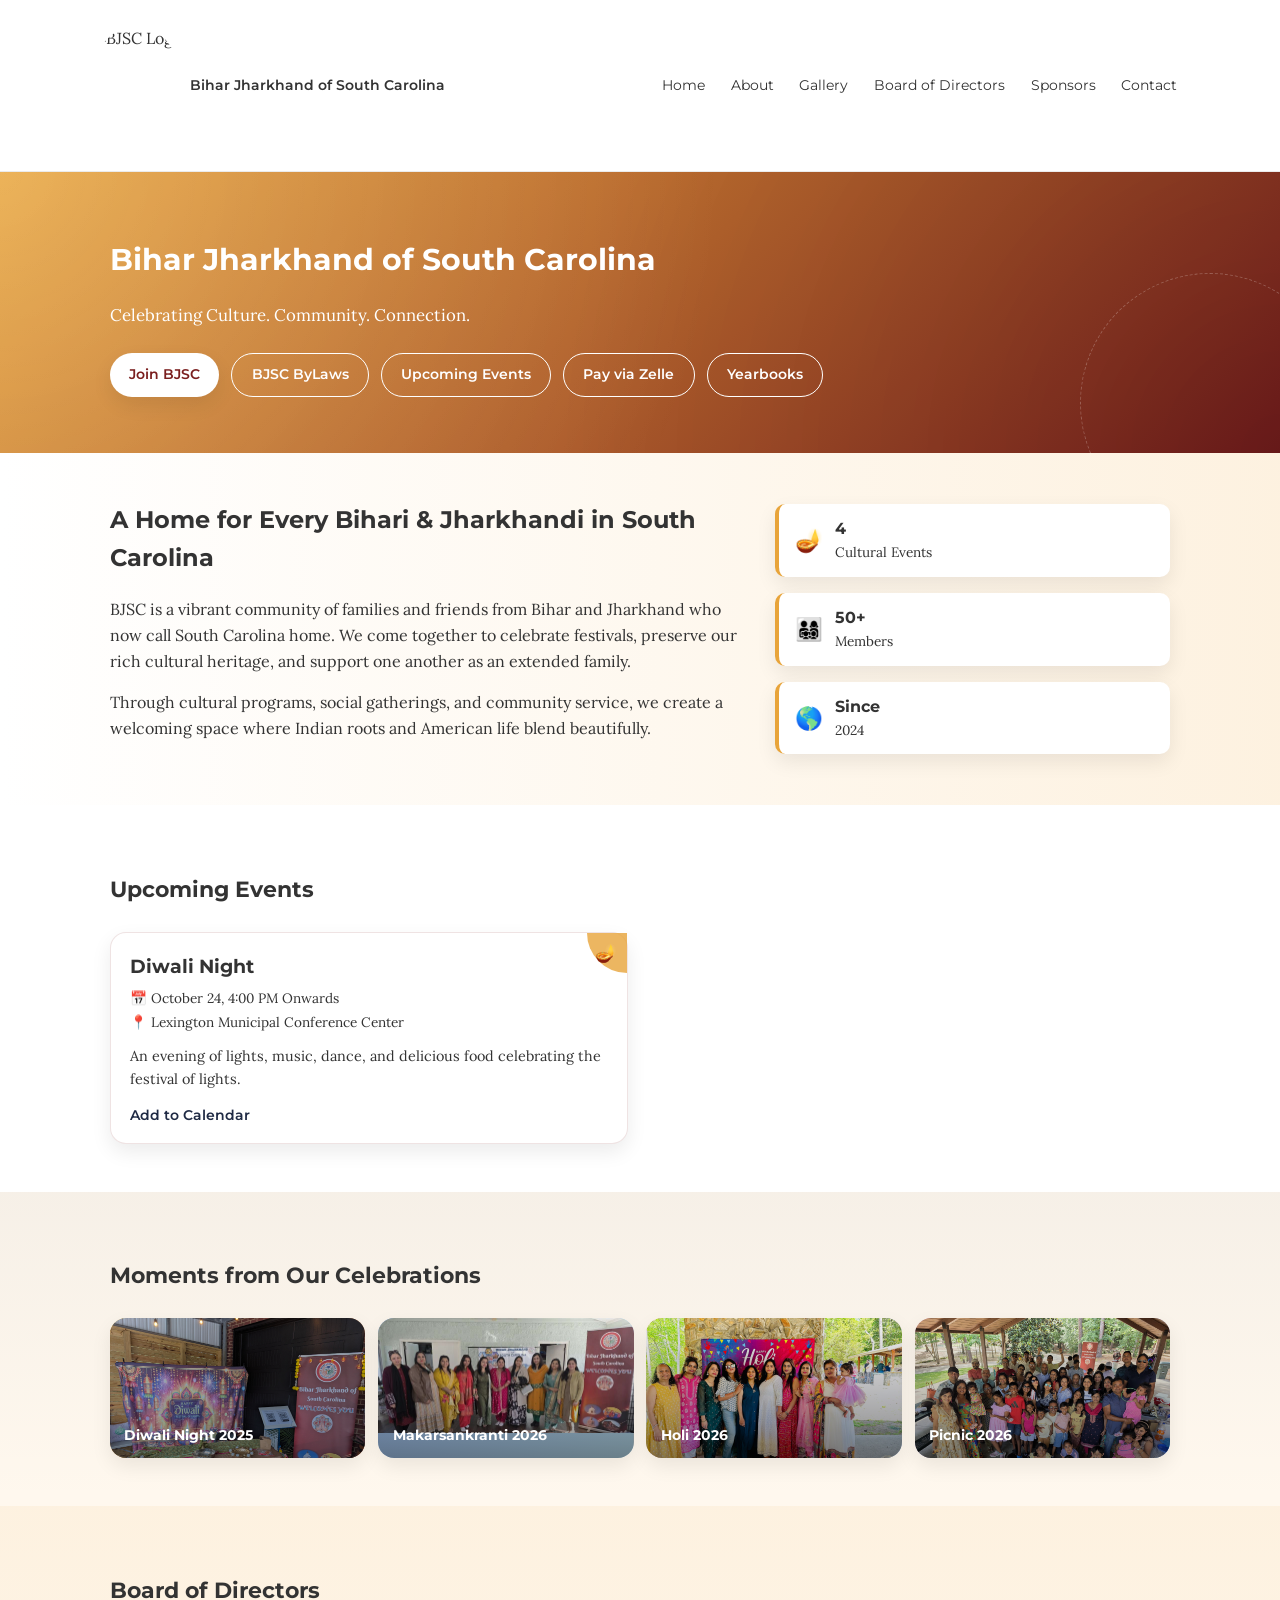
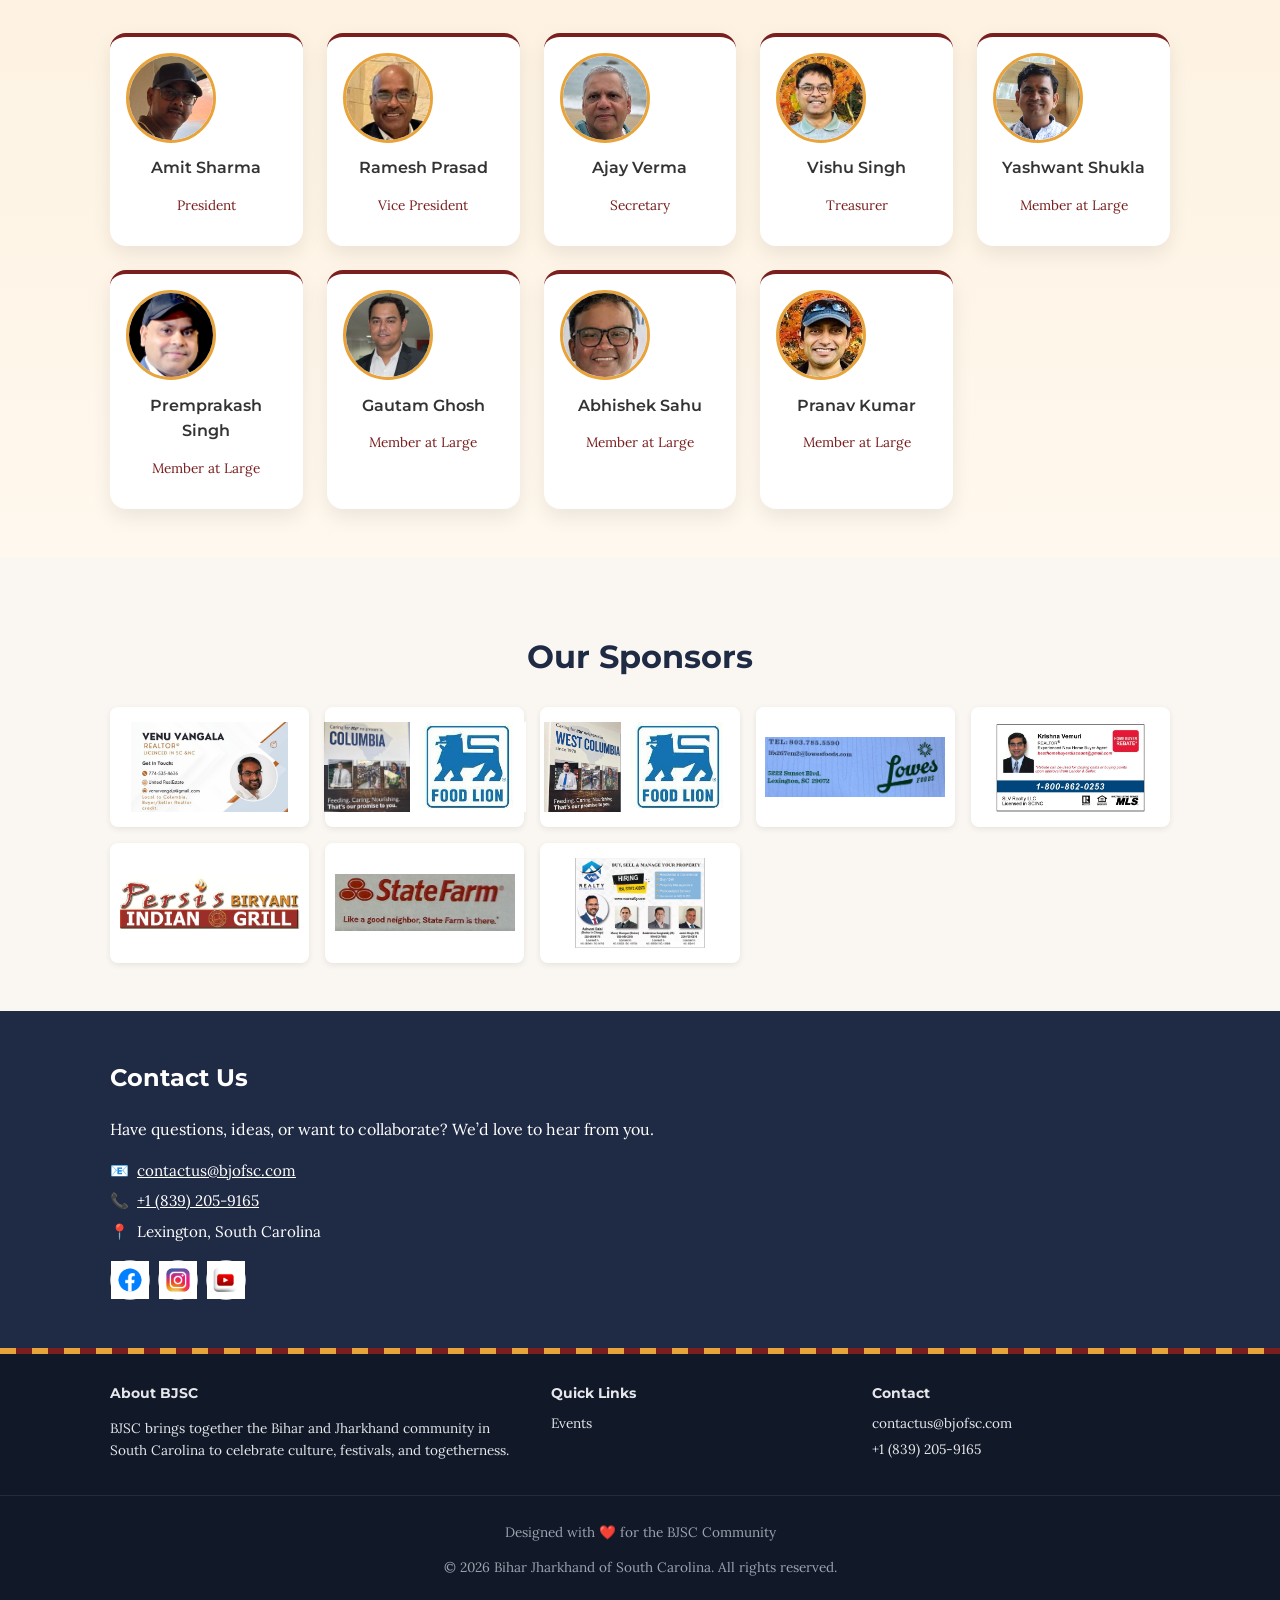
==== index.html @ e6d93fb9 "Added Yearbook Added Yearbook 2025 and future one will be easy to add." ====
<!DOCTYPE html>
<html lang="en">
<head>
  <meta charset="UTF-8" />
  <title>Bihar Jharkhand of South Carolina (BJSC)</title>
  <!-- Favicon / Page Title Icon -->
  <link rel="icon" type="image/png" href="assets/images/bjsc-logo.png" />
  <link rel="apple-touch-icon" href="assets/images/bjsc-logo.png" />
  <meta name="viewport" content="width=device-width, initial-scale=1" />
  <meta name="description" content="Bihar Jharkhand of South Carolina - Celebrating Culture, Community, and Connection." />
  <link rel="stylesheet" href="./styles/style.css" />
  <link rel="preconnect" href="https://fonts.googleapis.com">
  <link rel="preconnect" href="https://fonts.gstatic.com" crossorigin>
  <link href="https://fonts.googleapis.com/css2?family=Montserrat:wght@400;600;700&family=Lora:wght@400;500&display=swap" rel="stylesheet">
</head>
<body>
  <!-- Header / Nav -->
  <header class="site-header">
    <div class="container header-inner">
      <div class="logo">
        <!-- Replace with actual logo image if you have one -->
        <img src="assets/images/bjsc-logo.png" alt="BJSC Logo" class="logo-img">
        <span class="logo-text">Bihar Jharkhand of South Carolina</span>
      </div>
      <nav class="nav">
        <button class="nav-toggle" aria-label="Toggle navigation">
          ☰
        </button>
        <ul class="nav-links">
          <li><a href="#home">Home</a></li>
          <li><a href="#about">About</a></li>
          <!--<li><a href="#events">Events</a></li>-->
          <li><a href="#gallery">Gallery</a></li>
		  <li><a href="#board">Board of Directors</a></li>
		  <li><a href="#sponsor">Sponsors</a></li>
          <li><a href="#contact">Contact</a></li>
        </ul>
      </nav>
    </div>
  </header>

  <!-- Hero -->
  <main id="home">
    <section class="hero">
      <div class="hero-overlay"></div>
      <div class="container hero-content">
        <h1>Bihar Jharkhand of South Carolina</h1>
        <p class="hero-subtitle">Celebrating Culture. Community. Connection.</p>
        <div class="hero-buttons">
          <a href="https://forms.gle/aZAygiygcMU9hm677" class="btn btn-primary" target="_blank">Join BJSC</a>
		  <a href="./pages/BJSCByLaws.html" class="btn btn-secondary" target="_blank">BJSC ByLaws</a>
          <a href="#events" class="btn btn-secondary">Upcoming Events</a>
          <a href="./pages/payments.html" class="btn btn-secondary">Pay via Zelle</a>
		  <a href="./pages/yearbooks.html" class="btn btn-secondary">Yearbooks</a>
        </div>
      </div>
      <div class="hero-mandala"></div>
    </section>

    <!-- Who We Are -->
    <section id="about" class="section about">
      <div class="container about-grid">
        <div class="about-text">
          <h2>A Home for Every Bihari &amp; Jharkhandi in South Carolina</h2>
          <p>
            BJSC is a vibrant community of families and friends from Bihar and Jharkhand
            who now call South Carolina home. We come together to celebrate festivals,
            preserve our rich cultural heritage, and support one another as an extended family.
          </p>
          <p>
            Through cultural programs, social gatherings, and community service, we create
            a welcoming space where Indian roots and American life blend beautifully.
          </p>
        </div>
        <div class="about-stats">
          <div class="stat-card">
            <span class="stat-icon">🪔</span>
            <div>
              <div class="stat-number">4</div>
              <div class="stat-label">Cultural Events</div>
            </div>
          </div>
          <div class="stat-card">
            <span class="stat-icon">👨‍👩‍👧‍👦</span>
            <div>
              <div class="stat-number">50+</div>
              <div class="stat-label">Members</div>
            </div>
          </div>
          <div class="stat-card">
            <span class="stat-icon">🌎</span>
            <div>
              <div class="stat-number">Since</div>
              <div class="stat-label">2024</div>
            </div>
          </div>
        </div>
      </div>
    </section>

    <!-- Events -->
    <section id="events" class="section events">
      <div class="container">
        <h2 class="section-title">Upcoming Events</h2>
        <div class="event-list">
          <!-- Event Card 1 -->
          <!--<article class="event-card">
            <div class="event-corner"></div>
            <div class="event-icon">☀️</div>
            <h3>Picnic 2026</h3>
            <p class="event-meta">📅 June 20 • 12:00 PM</p>
            <p class="event-meta"><a href="https://maps.app.goo.gl/7ESgHcCoATGV9ZEaA" target="_blank">📍 Picnic Shelter 5&6, Dreher Island State Park,3677 State Park Rd, Prosperity, SC 29127</a></p>
            <p class="event-desc">
              Details will be available soon.
            </p>
            <div class="event-actions">
              <a href="./pages/BJSCByLaws.html" target="_blank" class="btn btn-outline">View Details</a>
              <a href="https://calendar.app.google/Na4JMnwgTMqcYW2n8" class="btn btn-link" target="_blank">Add to Calendar</a>
            </div>
          </article>-->

          <!-- Event Card 2 (example) -->
          <article class="event-card">
            <div class="event-corner"></div>
            <div class="event-icon">🪔</div>
            <h3>Diwali Night</h3>
            <p class="event-meta">📅 October 24, 4:00 PM Onwards</p>
            <p class="event-meta"><a href="https://maps.app.goo.gl/SxP6GuJcssN93o7o7" target="_blank">📍 Lexington Municipal Conference Center</a></p>
            <p class="event-desc">
              An evening of lights, music, dance, and delicious food celebrating the festival of lights.
            </p>
            <div class="event-actions">
              <!--<a href="./pages/diwali2026.html" class="btn btn-outline">View Details</a>-->
              <a href="https://calendar.app.google/3Fkq1YqY8whcJ6WA6" class="btn btn-link" target="_blank">Add to Calendar</a>
            </div>
          </article>
        </div>
      </div>
    </section>

    <!-- Gallery Preview -->
    <section id="gallery" class="section gallery">
      <div class="container">
        <h2 class="section-title">Moments from Our Celebrations</h2>
        <div class="gallery-grid">
          <div class="gallery-item gallery-item-1">
            <a href="https://photos.app.goo.gl/gGAKmYZsdRKqpMtw5" target="_blank">
			<img src="assets/images/Diwali.jpg" alt="Diwali2025">
			<h3><span class="gallery-label">Diwali Night 2025</span></h3></a>
          </div>
          <div class="gallery-item gallery-item-2">
            <a href="https://photos.app.goo.gl/V6F18N3WU1HFC1Nx9" target="_blank">
			<img src="assets/images/Makar2026.jpeg" alt="Makar2026">
			<h3><span class="gallery-label">Makarsankranti 2026</span></h3></a>
          </div>
          <div class="gallery-item gallery-item-3">
            <a href="https://photos.app.goo.gl/dQ4SFJug5rbbu7fq9" target="_blank">
			<img src="assets/images/Holi.jpg" alt="Holi2026">
			<h3><span class="gallery-label">Holi 2026</span></h3></a>
          </div>
		  <div class="gallery-item gallery-item-3">
            <a href="https://photos.app.goo.gl/3juSCuDyPjJU9hCi7" target="_blank">
			<img src="assets/images/Picnic2026.jpg" alt="Picnic2026">
			<h3><span class="gallery-label">Picnic 2026</span></h3></a>
          </div>
        </div>
      </div>
    </section>

	<!-- Board of Director -->
    <!-- Board of Directors -->
<section id="board" class="section board">
  <div class="container">
    <h2 class="section-title">Board of Directors</h2>

    <div class="board-grid">

      <!-- Member 1 -->
      <div class="board-card">
        <img src="assets/images/president.png" alt="Board Member" class="board-photo">
        <h3 class="board-name">Amit Sharma</h3>
        <p class="board-role">President</p>
      </div>

      <!-- Member 2 -->
      <div class="board-card">
        <img src="assets/images/vp.png" alt="Board Member" class="board-photo">
        <h3 class="board-name">Ramesh Prasad</h3>
        <p class="board-role">Vice President</p>
      </div>

      <!-- Member 3 -->
      <div class="board-card">
        <img src="assets/images/sec.png" alt="Board Member" class="board-photo">
        <h3 class="board-name">Ajay Verma</h3>
        <p class="board-role">Secretary</p>
      </div>

      <!-- Member 4 -->
      <div class="board-card">
        <img src="assets/images/tres.jpeg" alt="Board Member" class="board-photo">
        <h3 class="board-name">Vishu Singh</h3>
        <p class="board-role">Treasurer</p>
      </div>

      <!-- Member 5 -->
      <div class="board-card">
        <img src="assets/images/mem5.jpeg" alt="Board Member" class="board-photo">
        <h3 class="board-name">Yashwant Shukla</h3>
        <p class="board-role">Member at Large</p>
      </div>

      <!-- Member 6 -->
      <div class="board-card">
        <img src="assets/images/mem6.png" alt="Board Member" class="board-photo">
        <h3 class="board-name">Premprakash Singh</h3>
        <p class="board-role">Member at Large</p>
      </div>

      <!-- Member 7 -->
      <div class="board-card">
        <img src="assets/images/mem7.jpeg" alt="Board Member" class="board-photo">
        <h3 class="board-name">Gautam Ghosh</h3>
        <p class="board-role">Member at Large</p>
      </div>

      <!-- Member 8 -->
      <div class="board-card">
        <img src="assets/images/mem8.jpeg" alt="Board Member" class="board-photo">
        <h3 class="board-name">Abhishek Sahu</h3>
        <p class="board-role">Member at Large</p>
      </div>

      <!-- Member 9 -->
      <div class="board-card">
        <img src="assets/images/mem9.jpeg" alt="Board Member" class="board-photo">
        <h3 class="board-name">Pranav Kumar</h3>
        <p class="board-role">Member at Large</p>
      </div>

    </div>
  </div>
</section>
	
	<!-- Sponsors -->	
	<section id="sponsor" class="sponsors-section">
	  <div class="container">
		<h2 class="section-title">Our Sponsors</h2>

		<div class="bjsc-sponsor-grid">
		  <div class="bjsc-sponsor-card">
			<img src="assets/sponsors/Venu_Vangala_Realtor.png" alt="Sponsor 1">
		  </div>

		  <div class="bjsc-sponsor-card">
			<img src="assets/sponsors/FLColumbia.png" alt="Sponsor 2">
			<img src="assets/sponsors/FL.jpg">
		  </div>

		  <div class="bjsc-sponsor-card">
			<img src="assets/sponsors/FLWestColumbia.png" alt="Sponsor 3">
			<img src="assets/sponsors/FL.jpg">
		  </div>
		  <div class="bjsc-sponsor-card">
			<img src="assets/sponsors/Lowes_Food.jpg" alt="Sponsor 4">
		  </div>
		  <div class="bjsc-sponsor-card">
			<img src="assets/sponsors/KV_HomeBuyer.jpg" alt="Sponsor 5">
		  </div>
		  <div class="bjsc-sponsor-card">
			<img src="assets/sponsors/Persis.jpg" alt="Sponsor 6">
		  </div>
		  <div class="bjsc-sponsor-card">
			<img src="assets/sponsors/State_Farm.jpg" alt="Sponsor 7">
		  </div>
		  <div class="bjsc-sponsor-card">
			<img src="assets/sponsors/VAS_Reality.jpg" alt="Sponsor 8">
		  </div>

		  <!-- Add more sponsor cards as needed -->
		</div>
	  </div>
	</section>

    <!-- Contact -->
    <section id="contact" class="section contact">
      <div class="container contact-grid">
        <div class="contact-info">
          <h2>Contact Us</h2>
          <p>
            Have questions, ideas, or want to collaborate? We’d love to hear from you.
          </p>
          <ul class="contact-list">
            <li><span>📧</span> <a href="mailto:contactus@bjofsc.com">contactus@bjofsc.com</a></li>
            <li><span>📞</span> <a href="tel:+18392059165">+1 (839) 205‑9165</a></li>
            <li><span>📍</span> Lexington, South Carolina</li>
          </ul>
          <div class="social-links">
            <a href="https://www.facebook.com/profile.php?id=61576422849289" target="_blank">
			<img src="assets/images/facebook.png" alt="facebook">
			</a>
			<a href="https://www.instagram.com/biharjharkhandofsc/" target="_blank">
			<img src="assets/images/ig.jpeg" alt="instagram">
			</a>
            <a href="https://www.youtube.com/@BiharJharkhandSouthCarolinaC" target="_blank">
			<img src="assets/images/YT.jpeg" alt="youtube">
			</a>
          </div>
        </div>
        <!--<div class="contact-map">
          <!-- Replace with real map embed if you want -->
         <!-- <div class="map-placeholder">
            Google Maps Embed / Venue Location
          </div>
        </div>-->
      </div>
    </section>
  </main>

  <!-- Footer -->
  <footer class="site-footer">
    <div class="footer-border"></div>
    <div class="container footer-inner">
      <div class="footer-col">
        <h4>About BJSC</h4>
        <p>
          BJSC brings together the Bihar and Jharkhand community in South Carolina
          to celebrate culture, festivals, and togetherness.
        </p>
      </div>
      <div class="footer-col">
        <h4>Quick Links</h4>
        <ul>
          <li><a href="#events">Events</a></li>
          <!--i><a href="#membership">Membership</a></li>
          <li><a href="#gallery">Gallery</a></li>-->
        </ul>
      </div>
      <div class="footer-col">
        <h4>Contact</h4>
        <ul>
          <li><a href="mailto:contactus@bjofsc.com">contactus@bjofsc.com</a></li>
          <li><a href="tel:+18392059165">+1 (839) 205‑9165</a></li>
        </ul>
      </div>
    </div>
    <div class="footer-bottom">
      <p>Designed with ❤️ for the BJSC Community</p>
      <p>&copy; <span id="year"></span> Bihar Jharkhand of South Carolina. All rights reserved.</p>
    </div>
    <script>
      // Simple mobile nav toggle + dynamic year
      const navToggle = document.querySelector('.nav-toggle');
      const navLinks = document.querySelector('.nav-links');
      navToggle.addEventListener('click', () => {
        navLinks.classList.toggle('nav-open');
      });
      document.getElementById('year').textContent = new Date().getFullYear();
    </script>
  </footer>
</body>
</html>
---- styles/style.css ----
/* ===== Base ===== */
:root {
  --color-saffron: #e8a43a;
  --color-maroon: #7a1e1e;
  --color-navy: #1f2a44;
  --color-cream: #fff8ee;
  --color-charcoal: #333333;
  --radius-lg: 16px;
  --radius-md: 10px;
  --radius-sm: 6px;
  --shadow-soft: 0 8px 20px rgba(0, 0, 0, 0.08);
}

*,
*::before,
*::after {
  box-sizing: border-box;
}

body {
  margin: 0;
  font-family: "Lora", serif;
  color: var(--color-charcoal);
  background-color: var(--color-cream);
  line-height: 1.6;
}

img {
  max-width: 100%;
  display: block;
}

a {
  color: inherit;
  text-decoration: none;
}

.container {
  width: 100%;
  max-width: 1100px;
  margin: 0 auto;
  padding: 0 1.25rem;
}

/* ===== Header / Nav ===== */
.site-header {
  position: sticky;
  top: 0;
  z-index: 100;
  background: rgba(255, 248, 238, 0.96);
  backdrop-filter: blur(10px);
  border-bottom: 1px solid rgba(0, 0, 0, 0.04);
}

.header-inner {
  display: flex;
  align-items: center;
  justify-content: space-between;
  padding: 0.6rem 0;
}

.logo {
  display: flex;
  align-items: center;
  gap: 0.5rem;
}

.logo-mark {
  background: linear-gradient(135deg, var(--color-saffron), var(--color-maroon));
  color: #fff;
  font-weight: 700;
  padding: 0.35rem 0.6rem;
  border-radius: 999px;
  font-size: 0.9rem;
}

.logo-text {
  font-family: "Montserrat", sans-serif;
  font-weight: 600;
  font-size: 0.9rem;
}

.nav {
  position: relative;
}

.nav-toggle {
  background: none;
  border: none;
  font-size: 1.4rem;
  cursor: pointer;
  display: inline-flex;
}

.nav-links {
  list-style: none;
  margin: 0;
  padding: 0;
  position: absolute;
  right: 0;
  top: 120%;
  background: #fff;
  border-radius: var(--radius-md);
  box-shadow: var(--shadow-soft);
  display: none;
  flex-direction: column;
  min-width: 180px;
}

.nav-links.nav-open {
  display: flex;
}

.nav-links li {
  border-bottom: 1px solid rgba(0, 0, 0, 0.04);
}

.nav-links li:last-child {
  border-bottom: none;
}

.nav-links a {
  display: block;
  padding: 0.6rem 0.9rem;
  font-family: "Montserrat", sans-serif;
  font-size: 0.9rem;
}

/* Desktop nav */
@media (min-width: 768px) {
  .nav-toggle {
    display: none;
  }
  .nav-links {
    position: static;
    display: flex;
    flex-direction: row;
    background: transparent;
    box-shadow: none;
    border-radius: 0;
  }
  .nav-links li {
    border: none;
  }
  .nav-links a {
    padding: 0.4rem 0.8rem;
  }
}

/* ===== Hero ===== */
.hero {
  position: relative;
  padding: 4rem 0 3.5rem;
  background: linear-gradient(135deg, var(--color-saffron), var(--color-maroon));
  color: #fff;
  overflow: hidden;
}

.hero-overlay {
  position: absolute;
  inset: 0;
  background-image: radial-gradient(circle at top left, rgba(255, 255, 255, 0.18), transparent 55%),
    radial-gradient(circle at bottom right, rgba(0, 0, 0, 0.18), transparent 55%);
  opacity: 0.9;
}

.hero-content {
  position: relative;
  text-align: left;
}

.hero h1 {
  font-family: "Montserrat", sans-serif;
  font-size: 1.9rem;
  margin: 0 0 0.5rem;
}

.hero-subtitle {
  font-size: 1.05rem;
  margin-bottom: 1.5rem;
}

.hero-buttons {
  display: flex;
  flex-wrap: wrap;
  gap: 0.75rem;
}

.hero-mandala {
  position: absolute;
  width: 260px;
  height: 260px;
  border-radius: 50%;
  border: 1px dashed rgba(255, 255, 255, 0.4);
  right: -60px;
  bottom: -80px;
  opacity: 0.6;
}

/* ===== Buttons ===== */
.btn {
  display: inline-flex;
  align-items: center;
  justify-content: center;
  padding: 0.6rem 1.2rem;
  border-radius: 999px;
  font-family: "Montserrat", sans-serif;
  font-size: 0.9rem;
  font-weight: 600;
  cursor: pointer;
  border: none;
  transition: transform 0.1s ease, box-shadow 0.1s ease, background 0.1s ease, color 0.1s ease;
}

.btn-primary {
  background: #fff;
  color: var(--color-maroon);
  box-shadow: var(--shadow-soft);
}

.btn-primary:hover {
  transform: translateY(-1px);
}

.btn-secondary {
  background: transparent;
  color: #fff;
  border: 1px solid #fff;
}

.btn-secondary:hover {
  background: rgba(255, 255, 255, 0.12);
}

.btn-outline {
  border: 1px solid var(--color-maroon);
  color: var(--color-maroon);
  background: #fff;
}

.btn-outline:hover {
  background: var(--color-maroon);
  color: #fff;
}

.btn-link {
  background: none;
  border: none;
  color: var(--color-navy);
  padding: 0;
  font-size: 0.85rem;
}

.btn-link:hover {
  text-decoration: underline;
}

.full-width {
  width: 100%;
}

/* ===== Sections ===== */
.section {
  padding: 3rem 0;
}

.section-title {
  font-family: "Montserrat", sans-serif;
  font-size: 1.4rem;
  margin-bottom: 1.5rem;
}

/* ===== About ===== */
.about {
  background: linear-gradient(to right, #fff, rgba(232, 164, 58, 0.08));
}

.about-grid {
  display: grid;
  gap: 2rem;
}

.about-text h2 {
  font-family: "Montserrat", sans-serif;
  font-size: 1.5rem;
  margin-top: 0;
}

.about-stats {
  display: grid;
  gap: 1rem;
}

.stat-card {
  display: flex;
  align-items: center;
  gap: 0.75rem;
  padding: 0.8rem 1rem;
  background: #fff;
  border-radius: var(--radius-md);
  box-shadow: var(--shadow-soft);
  border-left: 4px solid var(--color-saffron);
}

.stat-icon {
  font-size: 1.4rem;
}

.stat-number {
  font-family: "Montserrat", sans-serif;
  font-weight: 700;
}

.stat-label {
  font-size: 0.85rem;
}

/* Desktop about */
@media (min-width: 768px) {
  .about-grid {
    grid-template-columns: 1.6fr 1fr;
    align-items: center;
  }
}

/* ===== Events ===== */
.events {
  background: #fff;
}

.event-list {
  display: grid;
  gap: 1.5rem;
}

.event-card {
  position: relative;
  background: #fff;
  border-radius: var(--radius-lg);
  padding: 1.2rem 1.2rem 1rem;
  box-shadow: var(--shadow-soft);
  border: 1px solid rgba(122, 30, 30, 0.12);
}

.event-corner {
  position: absolute;
  top: 0;
  right: 0;
  width: 40px;
  height: 40px;
  background: var(--color-saffron);
  border-bottom-left-radius: 40px;
  opacity: 0.8;
}

.event-icon {
  position: absolute;
  top: 0.4rem;
  right: 0.6rem;
  font-size: 1.1rem;
  color: #fff;
}

.event-card h3 {
  font-family: "Montserrat", sans-serif;
  margin: 0 0 0.4rem;
}

.event-meta {
  font-size: 0.85rem;
  margin: 0.1rem 0;
}

.event-desc {
  font-size: 0.9rem;
  margin: 0.7rem 0 0.9rem;
}

.event-actions {
  display: flex;
  flex-wrap: wrap;
  gap: 0.6rem;
}

/* Desktop events */
@media (min-width: 768px) {
  .event-list {
    grid-template-columns: repeat(2, minmax(0, 1fr));
  }
}

/* ===== Gallery ===== */
.gallery {
  background: linear-gradient(to bottom, rgba(31, 42, 68, 0.04), transparent);
}

.gallery-grid {
  display: grid;
  gap: 0.8rem;
}

.gallery-item {
  position: relative;
  border-radius: var(--radius-lg);
  height: 140px;
  background-size: cover;
  background-position: center;
  overflow: hidden;
  box-shadow: var(--shadow-soft);
}

/* Placeholder backgrounds – replace with real images */
.gallery-item-1 {
  background-image: linear-gradient(135deg, #f9d976, #f39f86);
}
.gallery-item-2 {
  background-image: linear-gradient(135deg, #a1c4fd, #c2e9fb);
}
.gallery-item-3 {
  background-image: linear-gradient(135deg, #fbc2eb, #a6c1ee);
}
.gallery-item-4 {
  background-image: linear-gradient(135deg, #84fab0, #8fd3f4);
}

.gallery-item::after {
  content: "";
  position: absolute;
  inset: 0;
  background: linear-gradient(to top, rgba(0, 0, 0, 0.45), transparent);
}

.gallery-label {
  position: absolute;
  left: 0.9rem;
  bottom: 0.7rem;
  z-index: 1;
  color: #fff;
  font-family: "Montserrat", sans-serif;
  font-size: 0.85rem;
}

.gallery-actions {
  margin-top: 1.2rem;
}

/* Desktop gallery */
@media (min-width: 768px) {
  .gallery-grid {
    grid-template-columns: repeat(4, minmax(0, 1fr));
  }
}

/* ===== Membership ===== */
.membership {
  background: var(--color-saffron);
  color: #fff;
  position: relative;
}

.membership::before {
  content: "";
  position: absolute;
  top: 0;
  left: 0;
  right: 0;
  height: 6px;
  background-image: repeating-linear-gradient(
    90deg,
    rgba(255, 255, 255, 0.7) 0,
    rgba(255, 255, 255, 0.7) 12px,
    transparent 12px,
    transparent 24px
  );
}

.membership-inner {
  display: grid;
  gap: 2rem;
}

.membership-text h2 {
  font-family: "Montserrat", sans-serif;
  margin-top: 0;
}

.membership-benefits {
  padding-left: 1.1rem;
  margin-top: 0.8rem;
  font-size: 0.95rem;
}

.membership-form-card {
  background: #fff;
  color: var(--color-charcoal);
  border-radius: var(--radius-lg);
  padding: 1.2rem 1.3rem;
  box-shadow: var(--shadow-soft);
}

.membership-form-card h3 {
  font-family: "Montserrat", sans-serif;
  margin-top: 0;
}

.membership-form-card form {
  display: grid;
  gap: 0.7rem;
}

.membership-form-card label {
  display: block;
  font-size: 0.85rem;
}

.membership-form-card input {
  width: 100%;
  margin-top: 0.2rem;
  padding: 0.45rem 0.6rem;
  border-radius: var(--radius-sm);
  border: 1px solid rgba(0, 0, 0, 0.18);
  font-family: inherit;
  font-size: 0.9rem;
}

/* Desktop membership */
@media (min-width: 768px) {
  .membership-inner {
    grid-template-columns: 1.4fr 1fr;
    align-items: start;
  }
}

/* ===== Contact ===== */
.contact {
  background: var(--color-navy);
  color: #fff;
}

.contact-grid {
  display: grid;
  gap: 2rem;
}

.contact-info h2 {
  font-family: "Montserrat", sans-serif;
  margin-top: 0;
}

.contact-list {
  list-style: none;
  padding: 0;
  margin: 1rem 0;
  font-size: 0.95rem;
}

.contact-list li {
  display: flex;
  align-items: center;
  gap: 0.5rem;
  margin-bottom: 0.4rem;
}

.contact-list a {
  color: #fff;
  text-decoration: underline;
}

.social-links {
  display: flex;
  gap: 0.5rem;
  margin-top: 0.8rem;
}

.social-links a {
  width: 40px;
  height: 40px;
  border-radius: 999px;
  border: 1px solid rgba(255, 255, 255, 0.7);
  display: inline-flex;
  align-items: center;
  justify-content: center;
  font-size: 0.75rem;
}

.contact-map .map-placeholder {
  background: rgba(0, 0, 0, 0.25);
  border-radius: var(--radius-lg);
  height: 180px;
  display: flex;
  align-items: center;
  justify-content: center;
  font-size: 0.85rem;
}

/* Desktop contact */
@media (min-width: 768px) {
  .contact-grid {
    grid-template-columns: 1.2fr 1fr;
    align-items: center;
  }
}

/* ===== Footer ===== */
.site-footer {
  background: #111827;
  color: #e5e7eb;
  font-size: 0.85rem;
}

.footer-border {
  height: 6px;
  background-image: repeating-linear-gradient(
    90deg,
    #e8a43a 0,
    #e8a43a 16px,
    #7a1e1e 16px,
    #7a1e1e 32px
  );
}

.footer-inner {
  display: grid;
  gap: 1.5rem;
  padding: 1.8rem 1.25rem 1.2rem;
}

.footer-col h4 {
  font-family: "Montserrat", sans-serif;
  margin-top: 0;
  margin-bottom: 0.5rem;
}

.footer-col ul {
  list-style: none;
  padding: 0;
  margin: 0;
}

.footer-col li {
  margin-bottom: 0.3rem;
}

.footer-col a {
  color: #e5e7eb;
  text-decoration: none;
}

.footer-col a:hover {
  text-decoration: underline;
}

.footer-bottom {
  border-top: 1px solid rgba(255, 255, 255, 0.08);
  text-align: center;
  padding: 0.8rem 1.25rem 1.2rem;
  color: #9ca3af;
}

/* Desktop footer */
@media (min-width: 768px) {
  .footer-inner {
    grid-template-columns: 1.4fr 1fr 1fr;
  }
}

.logo-img {
  height: 120px;          /* Adjust size as needed */
  width: auto;
  border-radius: 70%;    /* Keeps the circular shape crisp */
  object-fit: contain;
}

@media (min-width: 768px) {
  .logo-img {
    height: 120px;
  }
}

/* ===== Board of Directors ===== */
.board {
  background: linear-gradient(to bottom, rgba(232, 164, 58, 0.08), transparent);
}

.board-grid {
  display: grid;
  gap: 1.5rem;
  grid-template-columns: repeat(auto-fill, minmax(160px, 1fr));
  margin-top: 1.5rem;
}

.board-card {
  background: #fff;
  border-radius: var(--radius-lg);
  padding: 1rem;
  text-align: center;
  box-shadow: var(--shadow-soft);
  border-top: 4px solid var(--color-maroon);
}

.board-photo {
  width: 90px;
  height: 90px;
  border-radius: 50%;
  object-fit: cover;
  margin-bottom: 0.8rem;
  border: 3px solid var(--color-saffron);
}

.board-name {
  font-family: "Montserrat", sans-serif;
  font-size: 1rem;
  margin: 0.3rem 0;
  font-weight: 600;
}

.board-role {
  font-size: 0.85rem;
  color: var(--color-maroon);
}

/* ============================================================
   HOLI 2026 – EVENT PAGE STYLES
   Matches BJSC Website Design System
   Style 1 Header (Saffron → Pink Gradient)
   ============================================================ */

/* ---------- HEADER (STYLE 1) ---------- */
.holi-header {
  background: linear-gradient(135deg, #e8a43a, #e85a8b);
  padding: 1rem 0;
  color: #fff;
  position: relative;
  overflow: hidden;
}

.holi-header-inner {
  display: flex;
  align-items: center;
  justify-content: space-between;
}

.holi-logo {
  height: 60px;
  width: auto;
  border-radius: 50%;
  object-fit: contain;
}

.holi-title {
  font-family: "Montserrat", sans-serif;
  font-size: 1.8rem;
  font-weight: 700;
  margin: 0;
}

/* ---------- HERO IMAGE ---------- */
.holi-hero {
  width: 100%;
  overflow: hidden;
}

.holi-hero-img {
  width: 80%;
  height: auto;
  border-radius: 0;
  display: block;
  box-shadow: var(--shadow-soft);
}

/* ---------- EVENT DETAILS ---------- */
.holi-details p {
  font-size: 1rem;
  margin-bottom: 1rem;
}

.holi-info-grid {
  display: grid;
  gap: 1rem;
  margin-top: 1.5rem;
}

.holi-info-card {
  display: flex;
  gap: 0.8rem;
  background: #fff;
  padding: 1rem;
  border-radius: var(--radius-lg);
  box-shadow: var(--shadow-soft);
  border-left: 4px solid var(--color-saffron);
}

.holi-info-icon {
  font-size: 1.6rem;
}

.holi-info-card h3 {
  font-family: "Montserrat", sans-serif;
  margin: 0 0 0.2rem;
  font-size: 1rem;
}

.holi-info-card a {
  color: var(--color-navy);
  text-decoration: underline;
  font-size: 0.9rem;
}

/* ---------- IMPORTANT NOTE ---------- */
.holi-note {
  background: rgba(232, 164, 58, 0.15);
  border-left: 4px solid var(--color-saffron);
  padding: 1rem;
  border-radius: var(--radius-md);
  margin-top: 1.5rem;
  font-size: 0.95rem;
}

/* ---------- SCHEDULE ---------- */
.holi-schedule-list {
  margin-top: 1rem;
  padding-left: 1.2rem;
  font-size: 1rem;
  line-height: 1.6;
}

.holi-schedule-list li {
  margin-bottom: 0.5rem;
}

/* ---------- RESPONSIVE DESIGN ---------- */
@media (min-width: 768px) {
  .holi-header-inner {
    padding: 0.5rem 0;
  }

  .holi-title {
    font-size: 2.2rem;
  }

  .holi-info-grid {
    grid-template-columns: repeat(3, 1fr);
  }

  .holi-hero-img {
    border-radius: var(--radius-lg);
  }
}

/* ============================================================
   SPONSORS SECTION — BJSC DESIGN SYSTEM
   ============================================================ */

.sponsors-section {
  padding: 3rem 0;
  background: #faf7f2; /* soft warm tone matching BJSC aesthetic */
}

.sponsors-section .section-title {
  font-family: "Montserrat", sans-serif;
  font-size: 2rem;
  font-weight: 700;
  text-align: center;
  color: var(--color-navy);
  margin-bottom: 0.5rem;
}

.sponsors-section .section-subtitle {
  text-align: center;
  font-size: 1rem;
  max-width: 600px;
  margin: 0 auto 2rem;
  color: #444;
}

.sponsors-grid {
  display: grid;
  gap: 1.5rem;
  grid-template-columns: repeat(auto-fit, minmax(180px, 1fr));
  align-items: center;
}

.sponsor-card {
  background: #fff;
  padding: 1.5rem;
  border-radius: var(--radius-lg);
  box-shadow: var(--shadow-soft);
  display: flex;
  justify-content: center;
  align-items: center;
  transition: transform 0.25s ease, box-shadow 0.25s ease;
}

.sponsor-card:hover {
  transform: translateY(-4px);
  box-shadow: var(--shadow-medium);
}

.sponsor-logo {
  max-width: 140px;
  max-height: 80px;
  object-fit: contain;
  filter: saturate(1.1);
}


/* bjsc-style sponsor grid */

.bjsc-sponsor-grid {
  display: grid;
  grid-template-columns: repeat(auto-fit, minmax(180px, 1fr));
  gap: 1rem;
  margin-top: 1.5rem;
}

.bjsc-sponsor-card {
  background: #ffffff;
  border-radius: 8px;
  padding: 1rem;
  box-shadow: 0 2px 6px rgba(0,0,0,0.08);
  display: flex;
  justify-content: center;
  align-items: center;
  height: 120px; /* bjsc card height */
}

.bjsc-sponsor-card img {
  max-width: 180px;
  max-height: 90px;
  object-fit: contain;
}

.page-content {
  padding: 1rem 0 2rem;
}

.pdf-viewer-section {
  width: 100%;
}

.pdf-frame {
  width: 100%;
  min-height: 80vh;
  border: none;
  background: #fff;
}

.pdf-fallback {
  margin-top: 0.75rem;
  font-size: 0.95rem;
  color: #5f6a78;
}

.sr-only {
  position: absolute;
  width: 1px;
  height: 1px;
  padding: 0;
  margin: -1px;
  overflow: hidden;
  clip: rect(0, 0, 0, 0);
  white-space: nowrap;
  border: 0;
}

.site-header {
  background: #fff;
  border-bottom: 1px solid rgba(0, 0, 0, 0.08);
  padding: 1rem 0;
}

.header-inner {
  display: flex;
  align-items: center;
  justify-content: space-between;
  gap: 1rem;
}

.brand-link {
  display: flex;
  align-items: center;
  gap: 0.9rem;
  color: #1f1f1f;
}

.holi-logo {
  width: 52px;
  height: 52px;
  object-fit: contain;
}

.brand-copy {
  display: grid;
}

.brand-name {
  font-size: 1.1rem;
  font-weight: 700;
}

.brand-subtitle {
  font-size: 0.85rem;
  color: #5f6a78;
}

.page-heading {
  text-align: right;
}


.page-headingyb {
  text-align: center;
}

.eyebrow {
  margin: 0;
  font-size: 0.72rem;
  text-transform: uppercase;
  letter-spacing: 0.12em;
  color: #8c1f2f;
  font-weight: 700;
}

.holi-title {
  margin: 0;
  font-size: 1.6rem;
  font-weight: 700;
}

@media (max-width: 640px) {
  .header-inner {
    flex-direction: column;
    align-items: flex-start;
  }

  .page-heading {
    text-align: left;
  }
}

.publication-image {
    width: 300px;
    height: 150px;
}
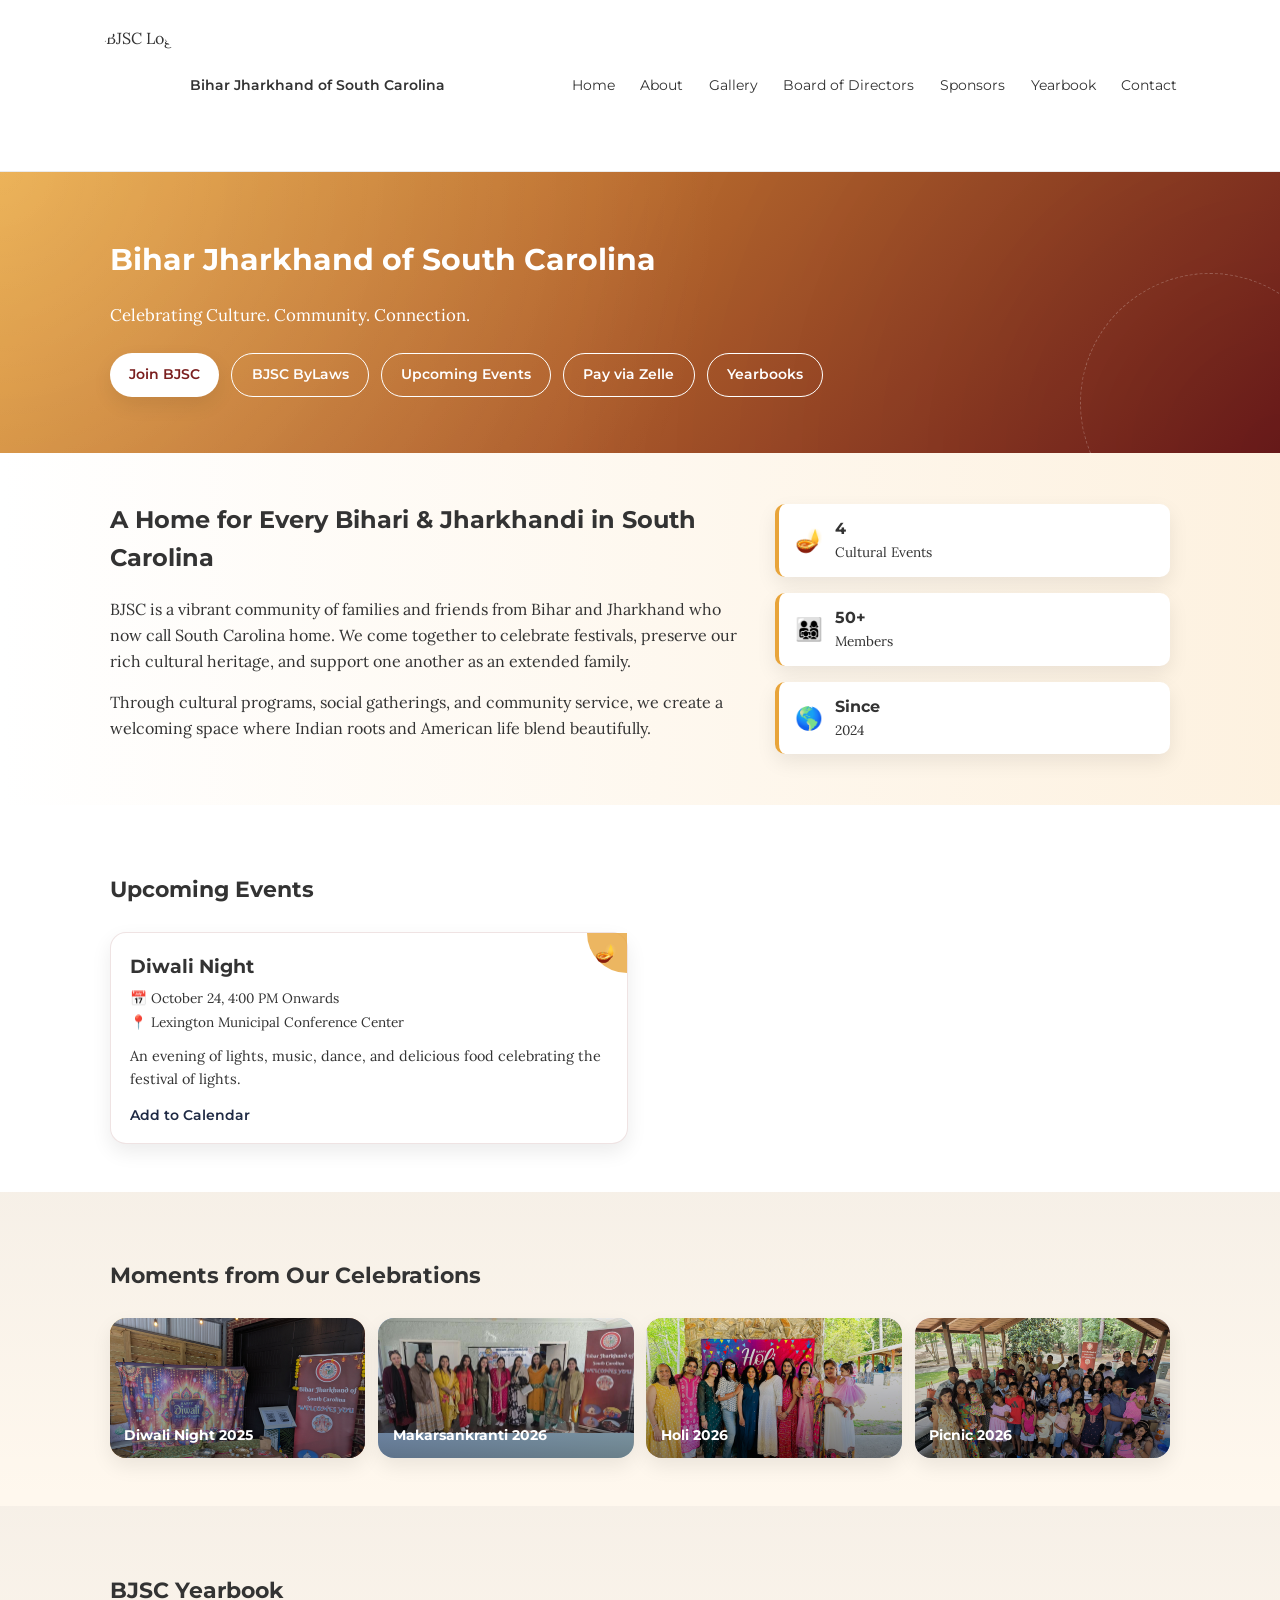
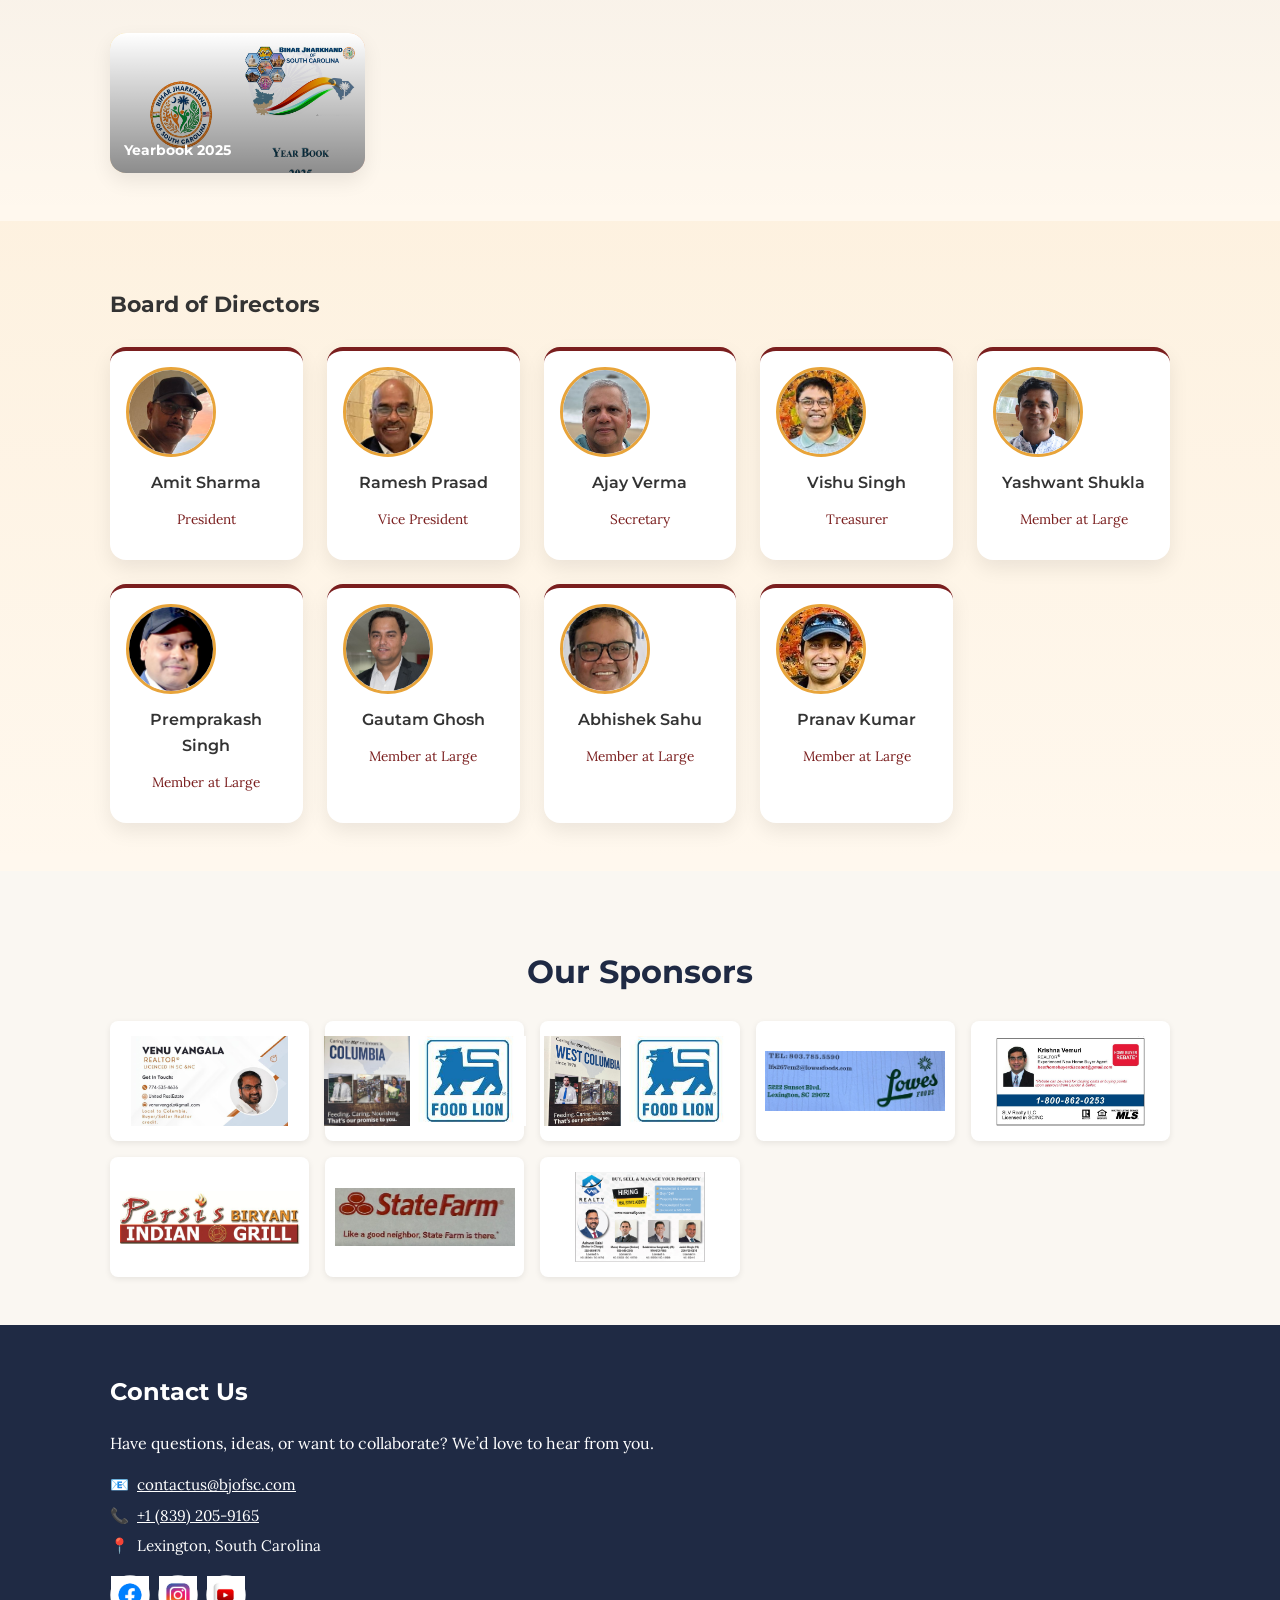
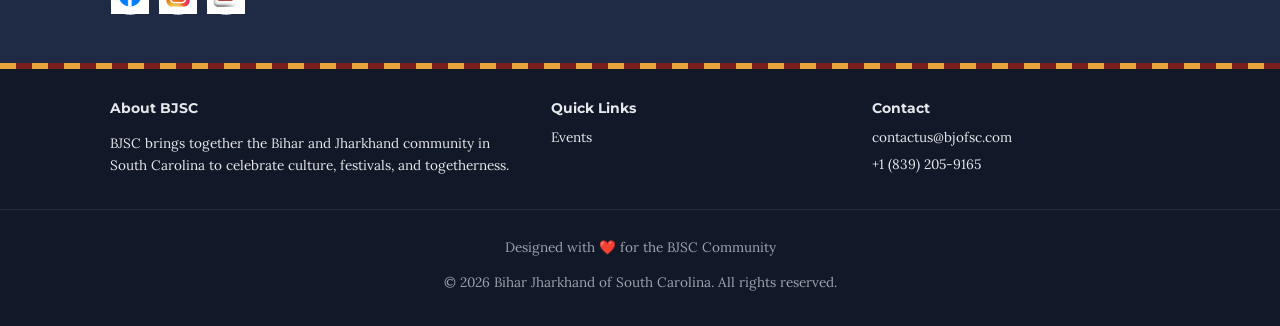
==== commit 0e2d8261: "Added Yearbook Added yearbook on home page" ====
--- a/index.html
+++ b/index.html
@@ -33,6 +33,7 @@
           <li><a href="#gallery">Gallery</a></li>
 		  <li><a href="#board">Board of Directors</a></li>
 		  <li><a href="#sponsor">Sponsors</a></li>
+		  <li><a href="#yearbook">Yearbook</a></li>
           <li><a href="#contact">Contact</a></li>
         </ul>
       </nav>
@@ -163,6 +164,25 @@
 			<img src="assets/images/Picnic2026.jpg" alt="Picnic2026">
 			<h3><span class="gallery-label">Picnic 2026</span></h3></a>
           </div>
+        </div>
+      </div>
+    </section>
+	
+	<!-- Yearbook Preview -->
+	<section id="yearbook" class="section gallery">
+      <div class="container">
+        <h2 class="section-title">BJSC Yearbook</h2>
+        <div class="gallery-grid">
+          <div class="gallery-item gallery-item-1">
+            <a href="./pages/Yearbooks/yearbook2025.html">
+			<img src="assets/images/Yearbook2025.png" class="publication-image">
+			<h3><span class="gallery-label">Yearbook 2025</span></h3></a>
+          </div>
+          <!--<div class="gallery-item gallery-item-2">
+            <a href="https://photos.app.goo.gl/V6F18N3WU1HFC1Nx9" target="_blank">
+			<img src="assets/images/Makar2026.jpeg" alt="Makar2026">
+			<h3><span class="gallery-label">Makarsankranti 2026</span></h3></a>
+          </div>-->
         </div>
       </div>
     </section>
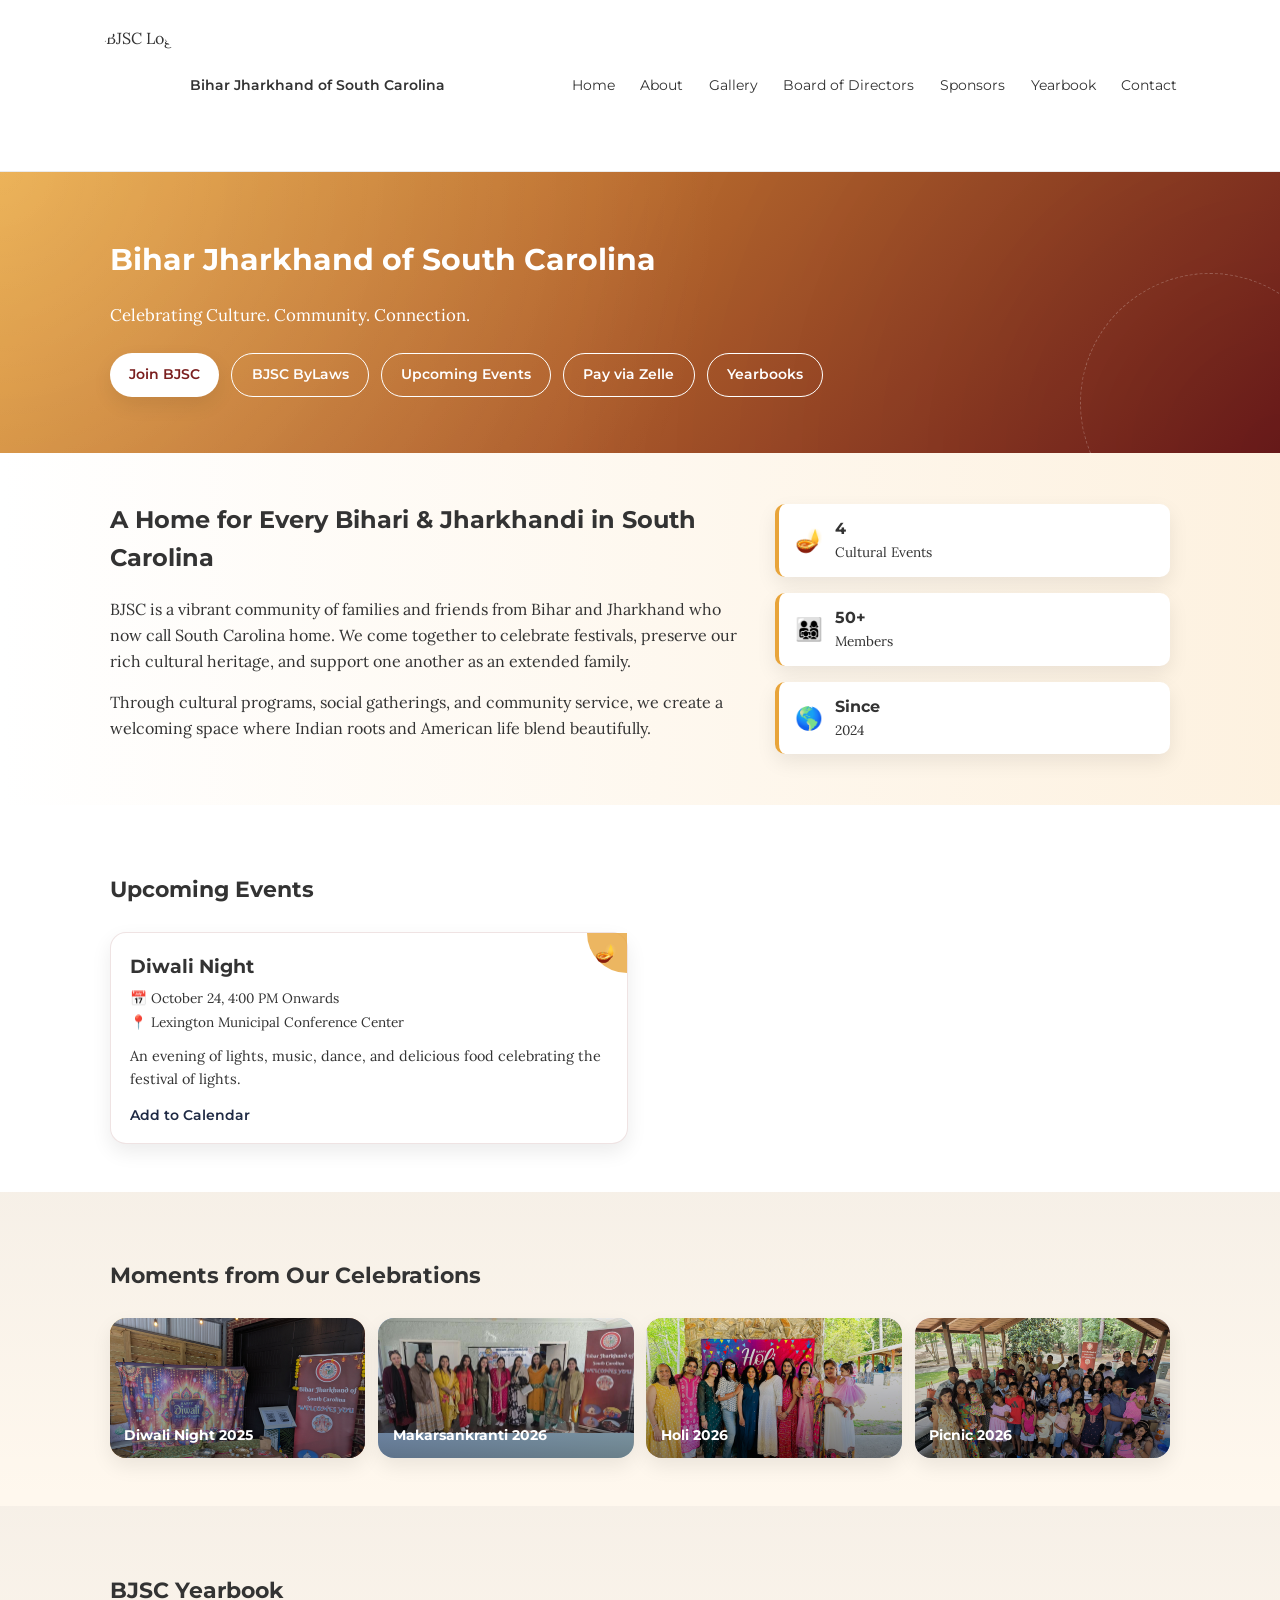
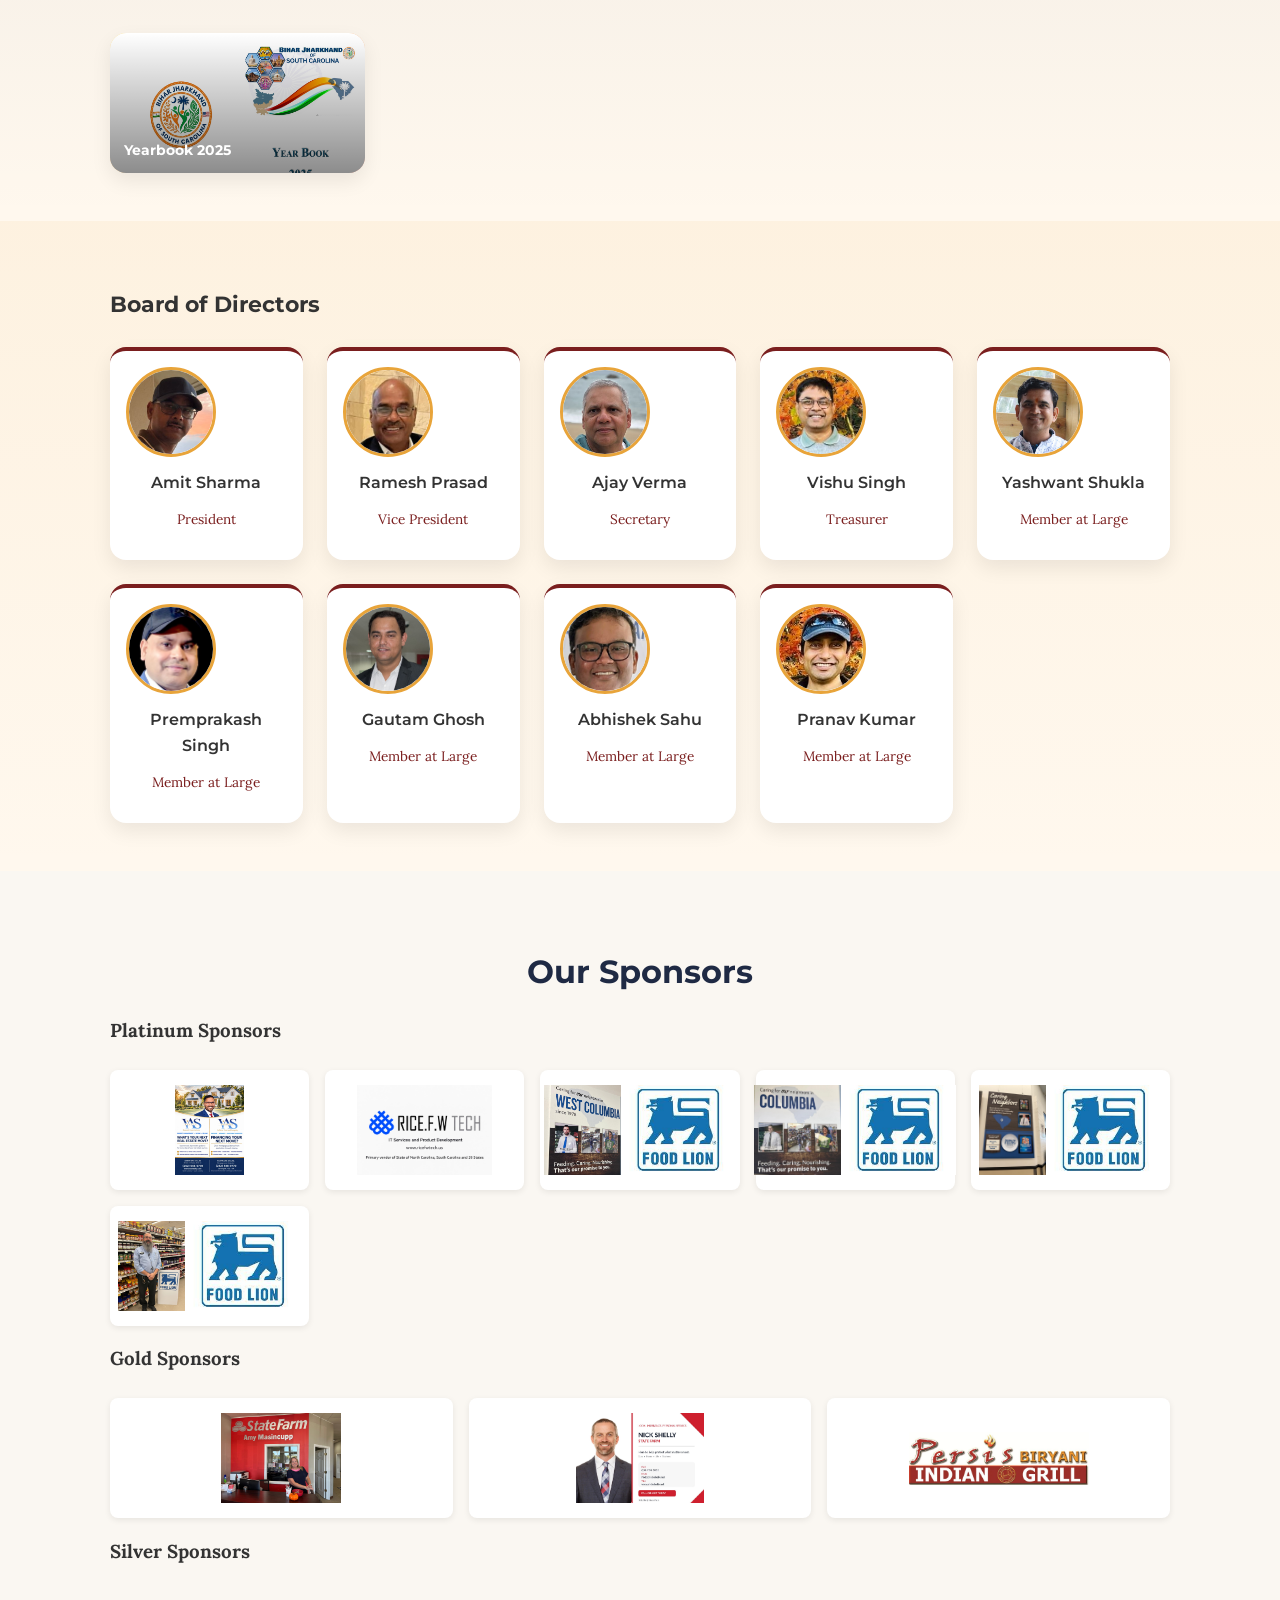
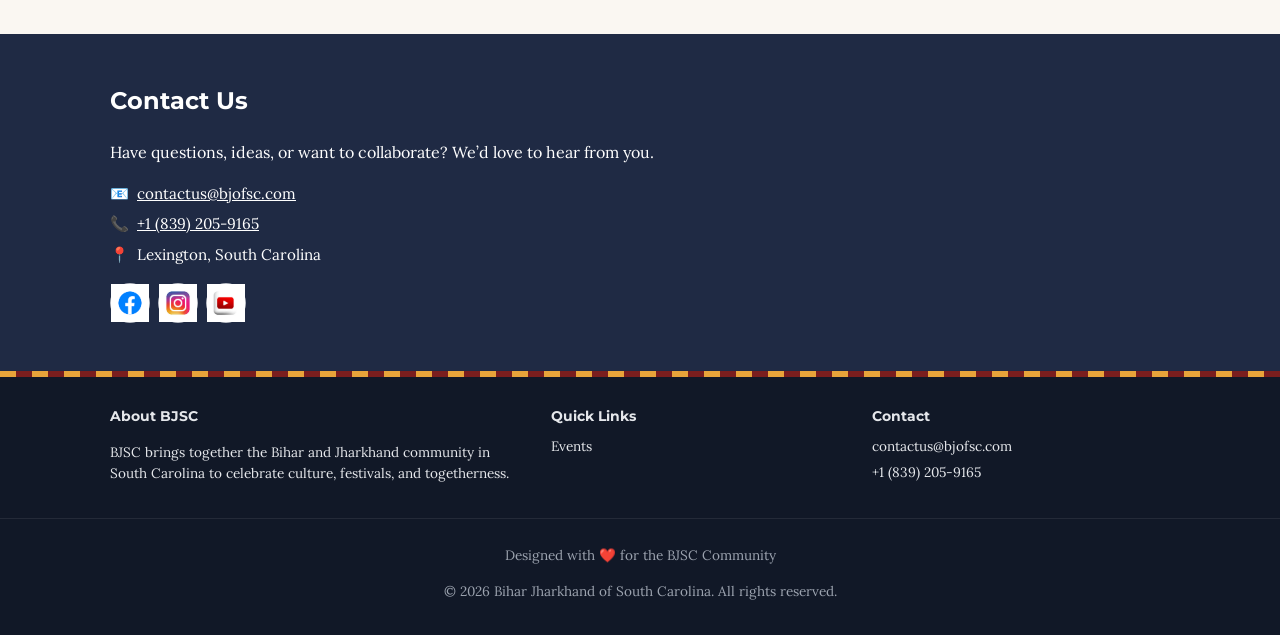
==== commit 2794883e: "Updated Sponsors Updated new sponsors on the site." ====
--- a/index.html
+++ b/index.html
@@ -267,38 +267,57 @@
 	  <div class="container">
 		<h2 class="section-title">Our Sponsors</h2>
 
-		<div class="bjsc-sponsor-grid">
-		  <div class="bjsc-sponsor-card">
-			<img src="assets/sponsors/Venu_Vangala_Realtor.png" alt="Sponsor 1">
+		<!-- Platinum Sponsors -->
+		<div class="sponsor-tier.platinum">
+		  <h3 class="sponsors-section.section-plattitle">Platinum Sponsors</h3>
+		  <div class="bjsc-sponsor-grid">
+			<div class="bjsc-sponsor-card">
+			  <img src="assets/sponsors/VASReality.jpeg" alt="Sponsor 1">
+			</div>
+			<div class="bjsc-sponsor-card">
+			  <img src="assets/sponsors/RICEFW.jpeg" alt="Sponsor 2">
+			</div>
+			<div class="bjsc-sponsor-card">
+			  <img src="assets/sponsors/FLWestColumbia.png" alt="Sponsor 3">
+			  <img src="assets/sponsors/FL.jpg" alt="FL Sponsor Image">
+			</div>
+			<div class="bjsc-sponsor-card">
+			  <img src="assets/sponsors/FLColumbia.png" alt="Sponsor 2">
+			  <img src="assets/sponsors/FL.jpg" alt="FL Sponsor Image">
+			</div>
+			<div class="bjsc-sponsor-card">
+			  <img src="assets/sponsors/FLSponsor.jpeg" alt="Sponsor 2">
+			  <img src="assets/sponsors/FL.jpg" alt="FL Sponsor Image">
+			</div>
+			<div class="bjsc-sponsor-card">
+			  <img src="assets/sponsors/FLSponsor2.jpeg" alt="Sponsor 2">
+			  <img src="assets/sponsors/FL.jpg" alt="FL Sponsor Image">
+			</div>
 		  </div>
-
-		  <div class="bjsc-sponsor-card">
-			<img src="assets/sponsors/FLColumbia.png" alt="Sponsor 2">
-			<img src="assets/sponsors/FL.jpg">
+		</div>
+
+		<!-- Gold Sponsors -->
+		<div class="sponsor-tier-gold">
+		  <h3 class="sponsors-section.section-goldtitle">Gold Sponsors</h3>
+		  <div class="bjsc-sponsor-grid">			
+			<div class="bjsc-sponsor-card">
+			  <img src="assets/sponsors/StateFarmAmyMasincupp.jpeg" alt="Sponsor 4">
+			</div>
+			<div class="bjsc-sponsor-card">
+			  <img src="assets/sponsors/StateFarmNickShelly.jpeg" alt="Sponsor 5">
+			</div>						
+			<div class="bjsc-sponsor-card">
+			  <img src="assets/sponsors/Persis.jpg" alt="Sponsor 6">
+			</div>
 		  </div>
-
-		  <div class="bjsc-sponsor-card">
-			<img src="assets/sponsors/FLWestColumbia.png" alt="Sponsor 3">
-			<img src="assets/sponsors/FL.jpg">
-		  </div>
-		  <div class="bjsc-sponsor-card">
-			<img src="assets/sponsors/Lowes_Food.jpg" alt="Sponsor 4">
-		  </div>
-		  <div class="bjsc-sponsor-card">
-			<img src="assets/sponsors/KV_HomeBuyer.jpg" alt="Sponsor 5">
-		  </div>
-		  <div class="bjsc-sponsor-card">
-			<img src="assets/sponsors/Persis.jpg" alt="Sponsor 6">
-		  </div>
-		  <div class="bjsc-sponsor-card">
-			<img src="assets/sponsors/State_Farm.jpg" alt="Sponsor 7">
-		  </div>
-		  <div class="bjsc-sponsor-card">
-			<img src="assets/sponsors/VAS_Reality.jpg" alt="Sponsor 8">
-		  </div>
-
-		  <!-- Add more sponsor cards as needed -->
 		</div>
+
+		<!-- Silver Sponsors -->
+		<div class="sponsor-tier-silver">
+		  <h3 class="sponsors-section.section-title">Silver Sponsors</h3>
+
+		</div>
+
 	  </div>
 	</section>
 
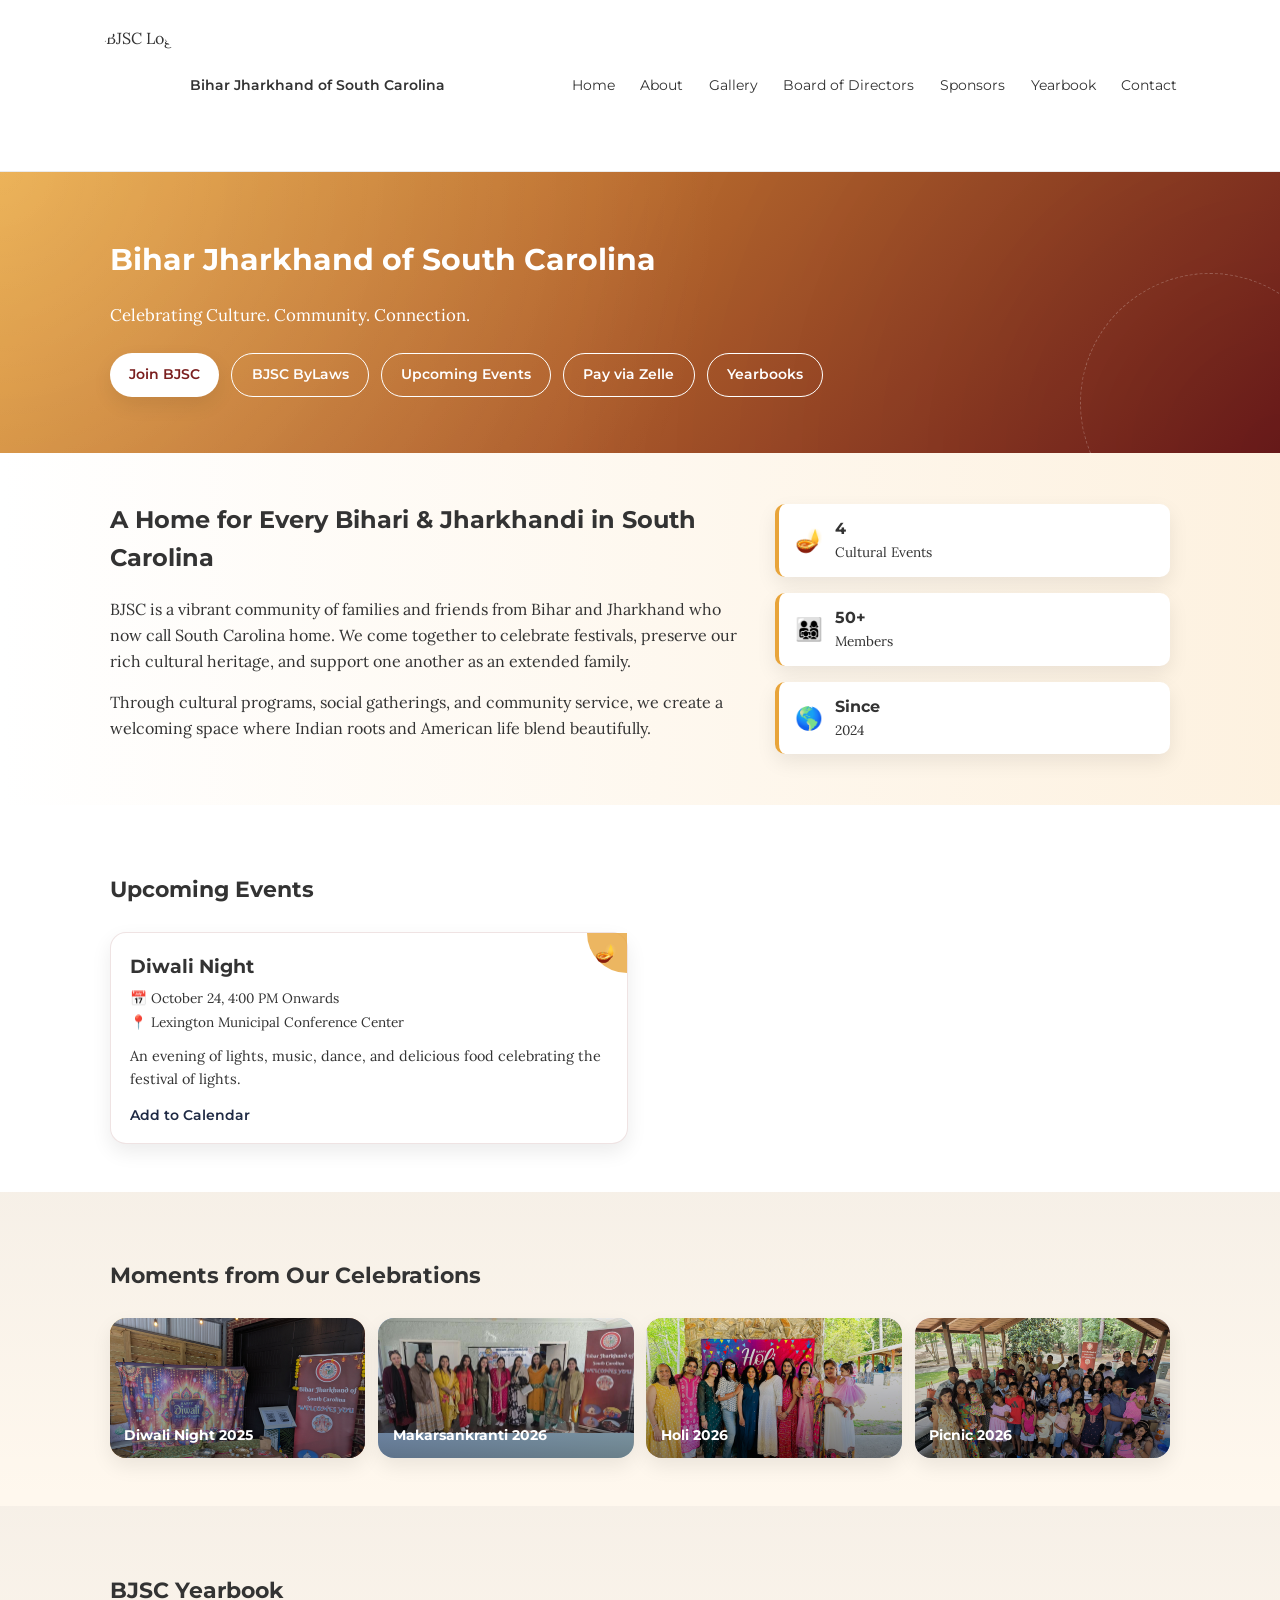
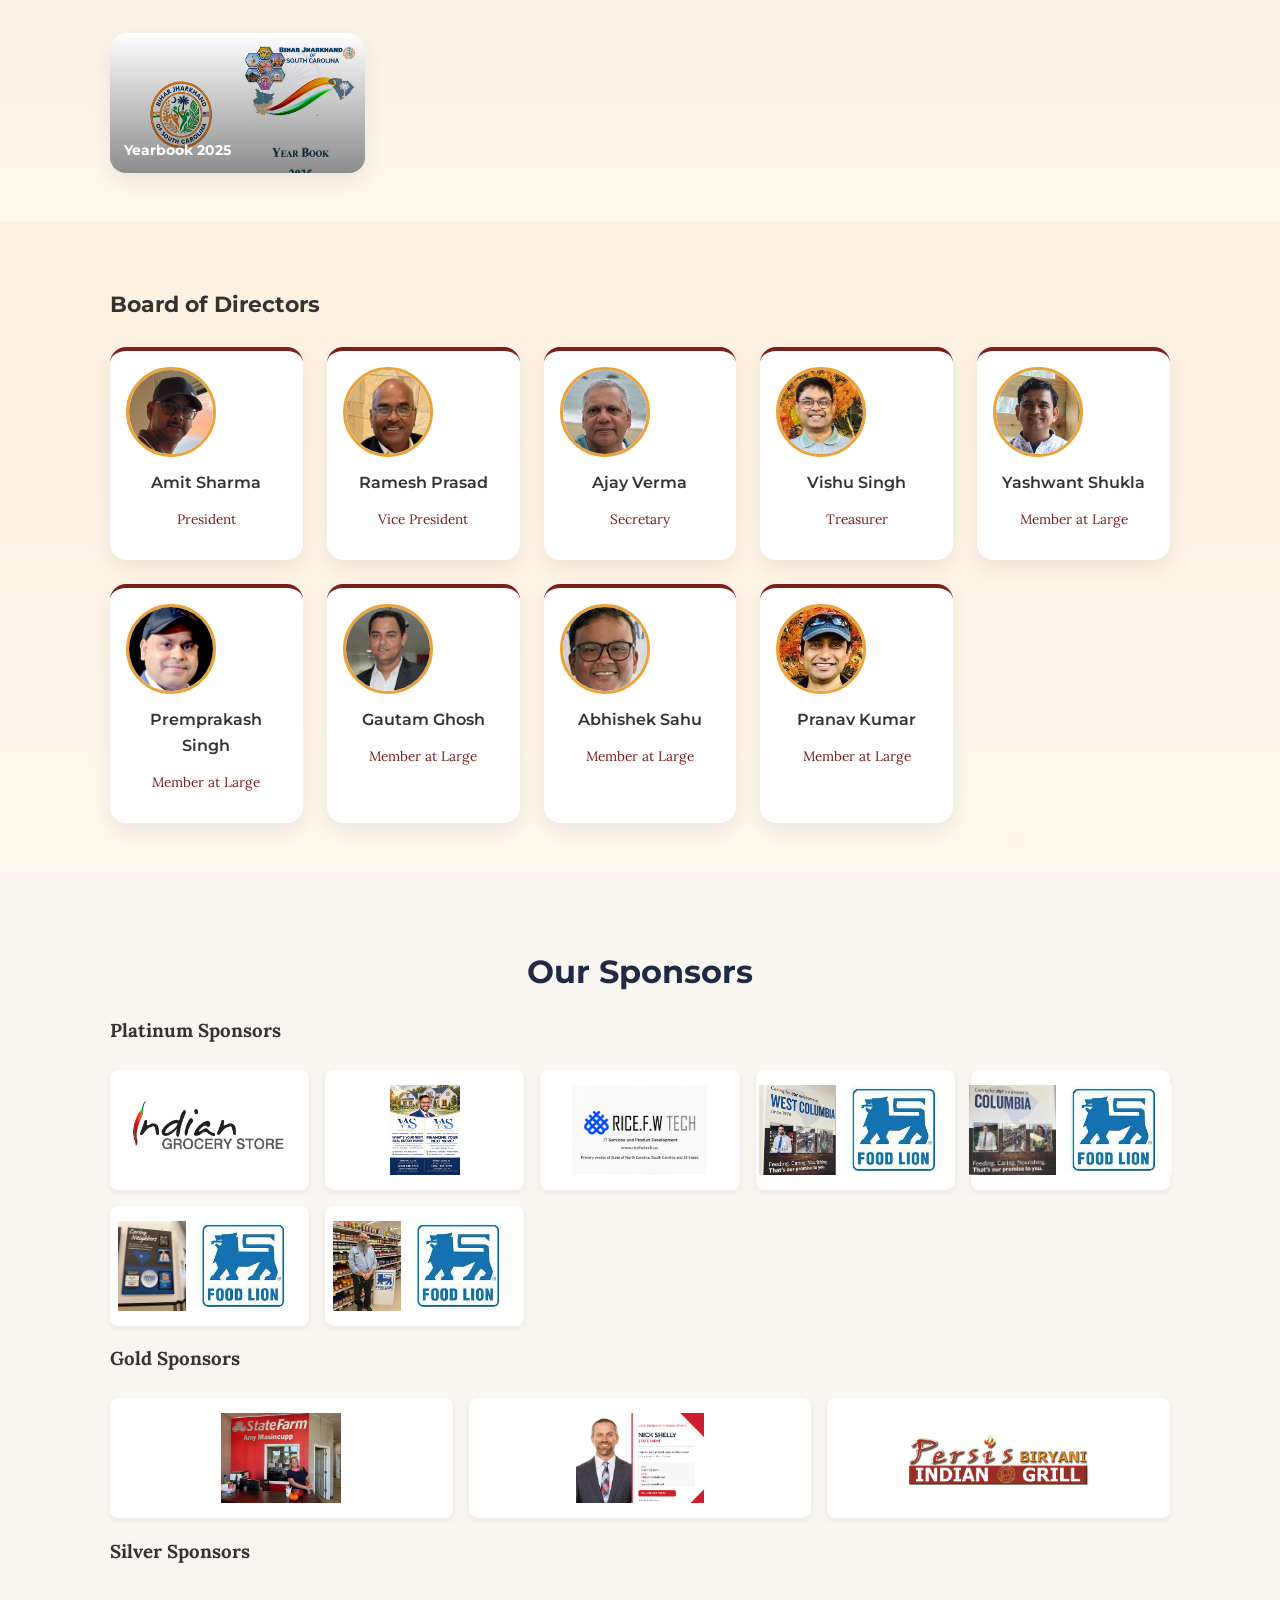
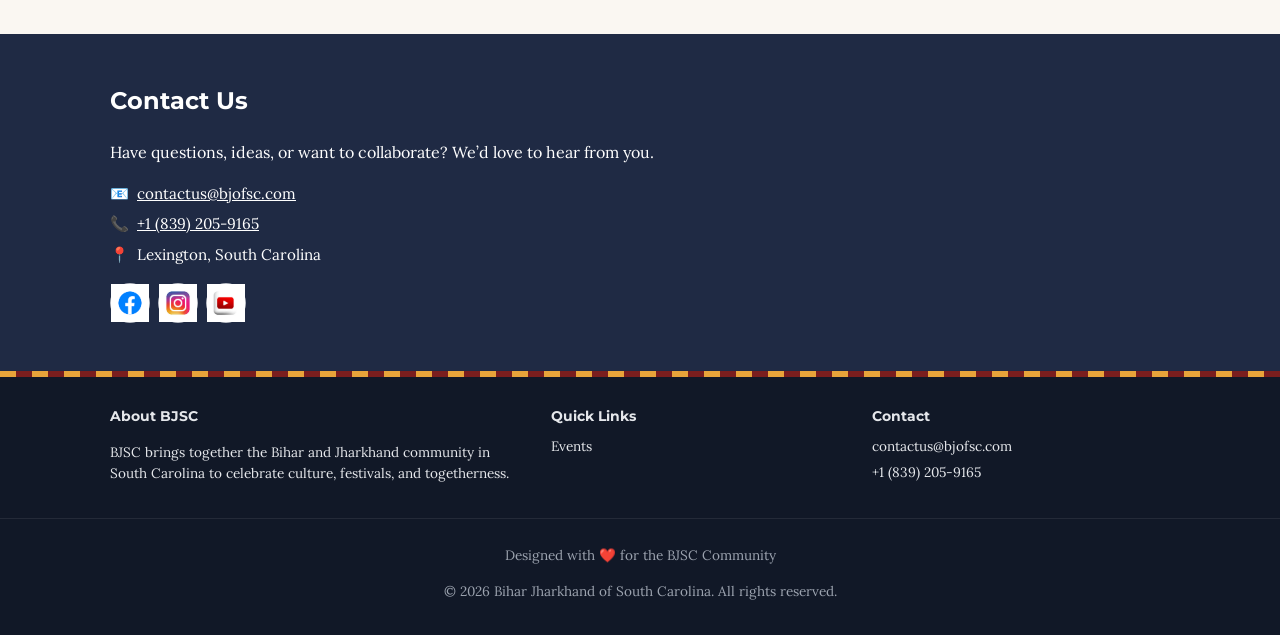
==== commit 1c180630: "Added new Sponsor Added Indian Grocery as sponsor" ====
--- a/index.html
+++ b/index.html
@@ -272,6 +272,9 @@
 		  <h3 class="sponsors-section.section-plattitle">Platinum Sponsors</h3>
 		  <div class="bjsc-sponsor-grid">
 			<div class="bjsc-sponsor-card">
+			  <img src="assets/sponsors/IndianGrocerry.jpg" alt="Sponsor 1">
+			</div>
+			<div class="bjsc-sponsor-card">
 			  <img src="assets/sponsors/VASReality.jpeg" alt="Sponsor 1">
 			</div>
 			<div class="bjsc-sponsor-card">
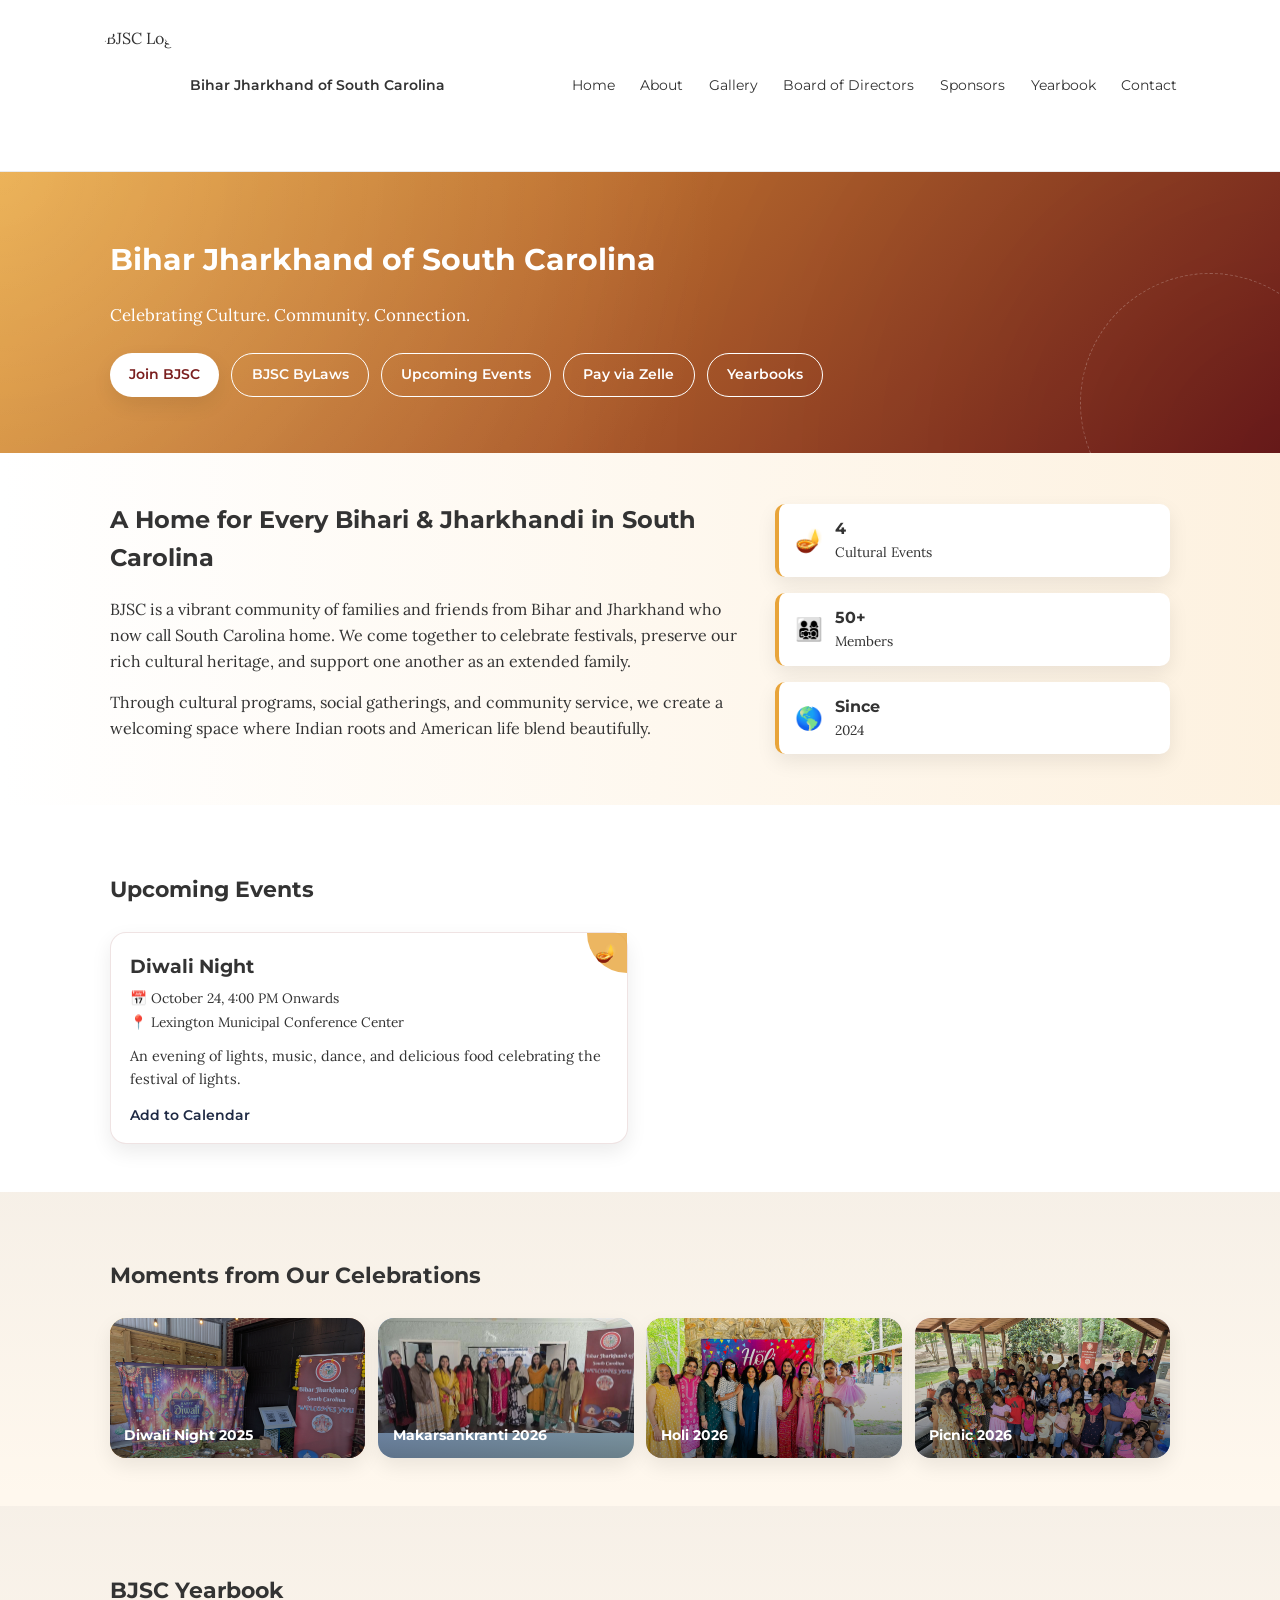
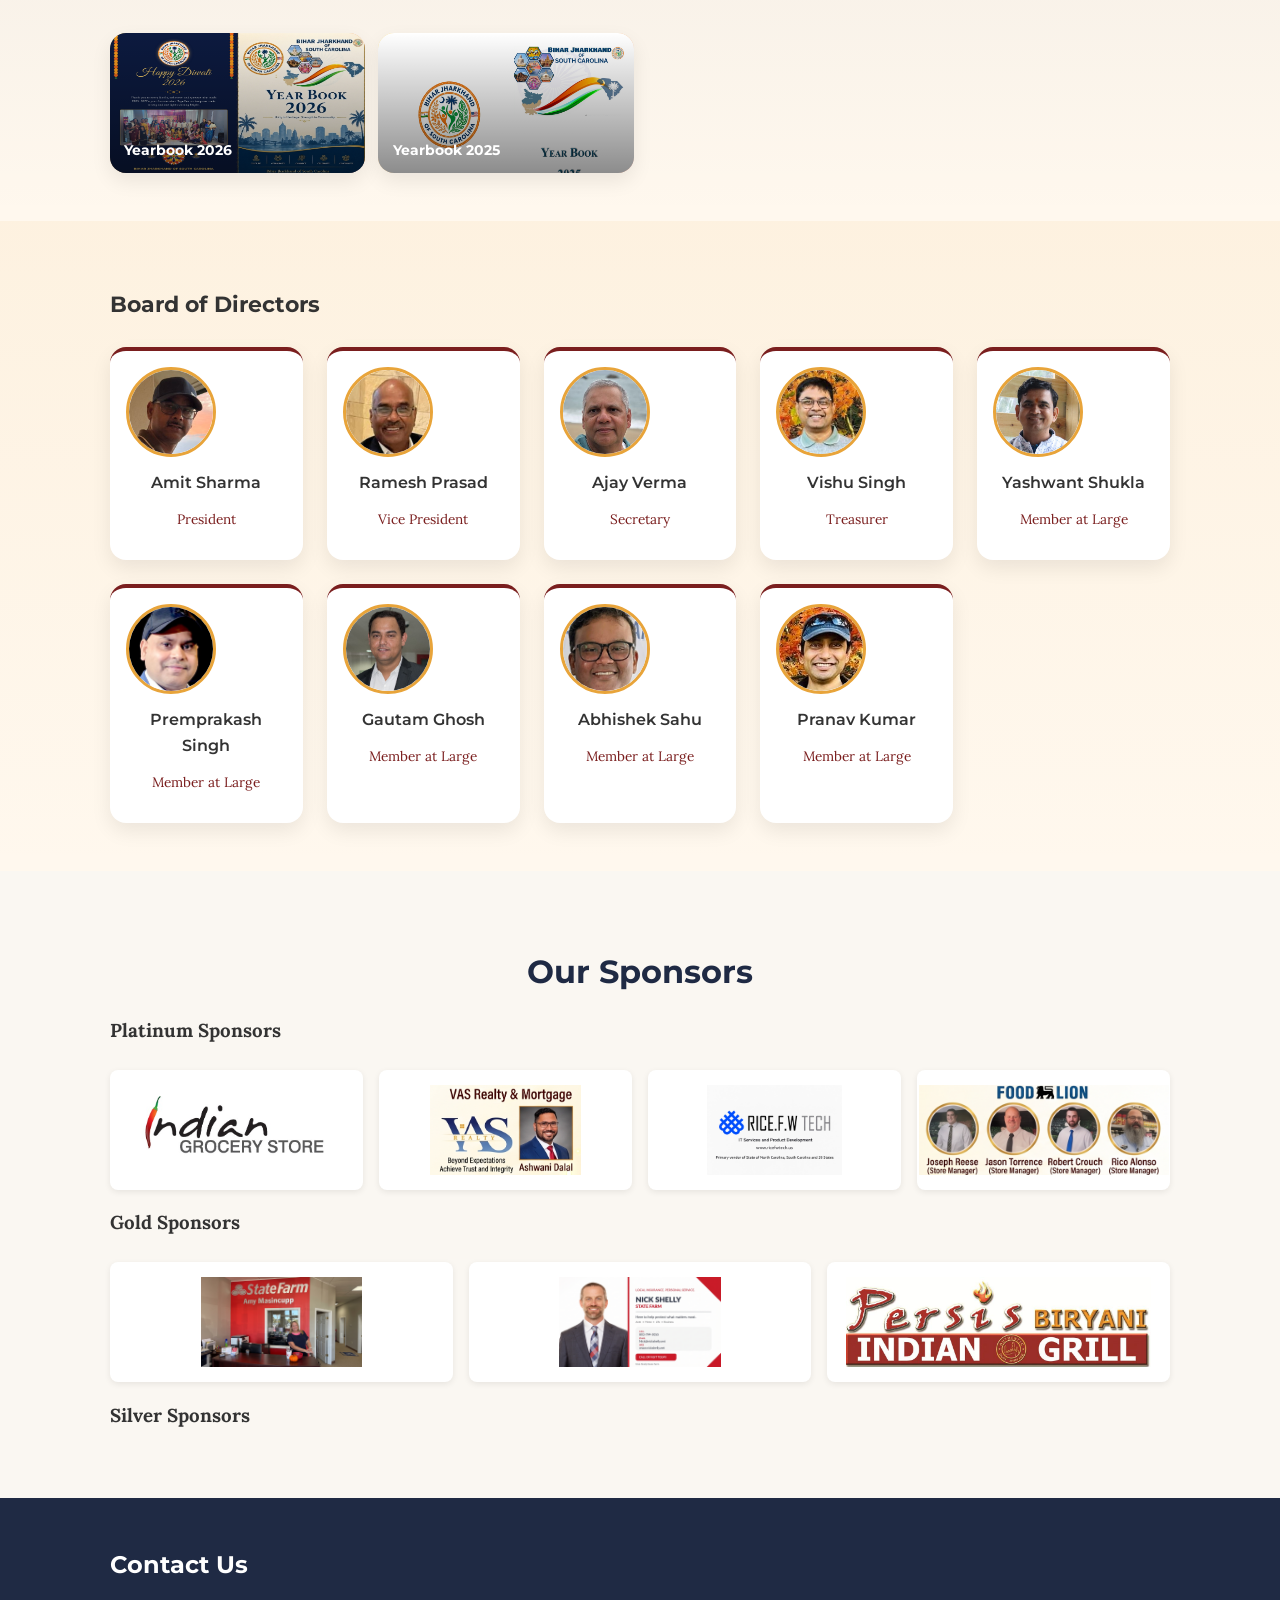
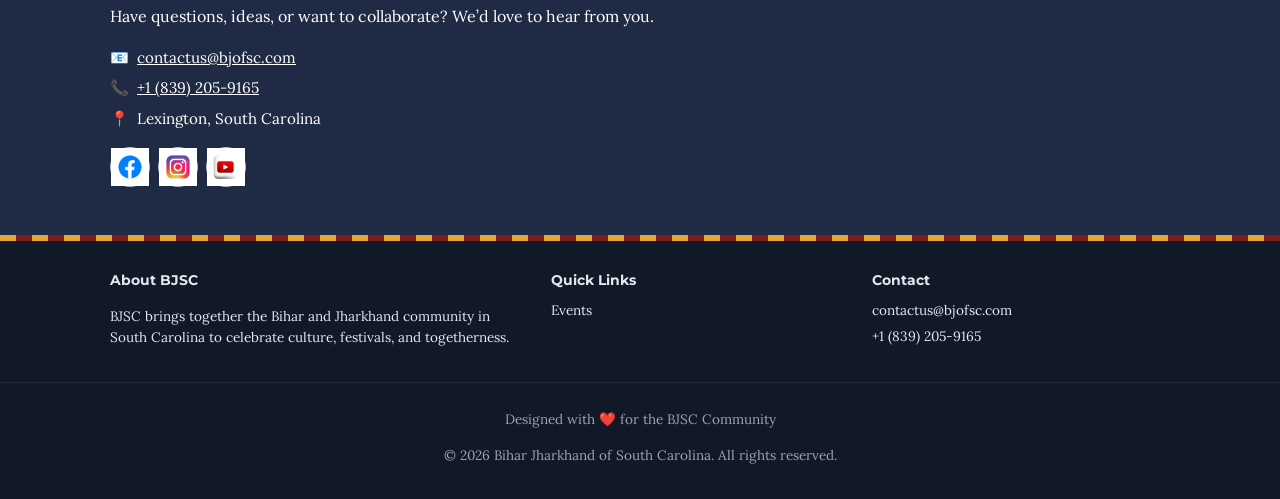
==== commit 453f516d: "Added Yearbook 2026 Yearbook 2026 added on the site" ====
--- a/index.html
+++ b/index.html
@@ -174,15 +174,15 @@
         <h2 class="section-title">BJSC Yearbook</h2>
         <div class="gallery-grid">
           <div class="gallery-item gallery-item-1">
+            <a href="./pages/Yearbooks/yearbook2026.html">
+			<img src="assets/images/Yearbook2026.jpg" class="publication-image">
+			<h3><span class="gallery-label">Yearbook 2026</span></h3></a>
+          </div>
+          <div class="gallery-item gallery-item-1">
             <a href="./pages/Yearbooks/yearbook2025.html">
 			<img src="assets/images/Yearbook2025.png" class="publication-image">
 			<h3><span class="gallery-label">Yearbook 2025</span></h3></a>
           </div>
-          <!--<div class="gallery-item gallery-item-2">
-            <a href="https://photos.app.goo.gl/V6F18N3WU1HFC1Nx9" target="_blank">
-			<img src="assets/images/Makar2026.jpeg" alt="Makar2026">
-			<h3><span class="gallery-label">Makarsankranti 2026</span></h3></a>
-          </div>-->
         </div>
       </div>
     </section>
@@ -275,16 +275,15 @@
 			  <img src="assets/sponsors/IndianGrocerry.jpg" alt="Sponsor 1">
 			</div>
 			<div class="bjsc-sponsor-card">
-			  <img src="assets/sponsors/VASReality.jpeg" alt="Sponsor 1">
+			  <img src="assets/sponsors/VASReality.png" alt="Sponsor 1">
 			</div>
 			<div class="bjsc-sponsor-card">
 			  <img src="assets/sponsors/RICEFW.jpeg" alt="Sponsor 2">
 			</div>
 			<div class="bjsc-sponsor-card">
-			  <img src="assets/sponsors/FLWestColumbia.png" alt="Sponsor 3">
-			  <img src="assets/sponsors/FL.jpg" alt="FL Sponsor Image">
-			</div>
-			<div class="bjsc-sponsor-card">
+			  <img src="assets/sponsors/FoodLion.png" alt="Sponsor 3">			  
+			</div>
+			<!--<div class="bjsc-sponsor-card">
 			  <img src="assets/sponsors/FLColumbia.png" alt="Sponsor 2">
 			  <img src="assets/sponsors/FL.jpg" alt="FL Sponsor Image">
 			</div>
@@ -295,7 +294,7 @@
 			<div class="bjsc-sponsor-card">
 			  <img src="assets/sponsors/FLSponsor2.jpeg" alt="Sponsor 2">
 			  <img src="assets/sponsors/FL.jpg" alt="FL Sponsor Image">
-			</div>
+			</div>-->
 		  </div>
 		</div>
 
@@ -304,10 +303,10 @@
 		  <h3 class="sponsors-section.section-goldtitle">Gold Sponsors</h3>
 		  <div class="bjsc-sponsor-grid">			
 			<div class="bjsc-sponsor-card">
-			  <img src="assets/sponsors/StateFarmAmyMasincupp.jpeg" alt="Sponsor 4">
-			</div>
-			<div class="bjsc-sponsor-card">
-			  <img src="assets/sponsors/StateFarmNickShelly.jpeg" alt="Sponsor 5">
+			  <img src="assets/sponsors/StateFarmAmyMasincuppNew.jpeg" alt="Sponsor 4">
+			</div>
+			<div class="bjsc-sponsor-card">
+			  <img src="assets/sponsors/StateFarmNickShelly_New.png" alt="Sponsor 5">
 			</div>						
 			<div class="bjsc-sponsor-card">
 			  <img src="assets/sponsors/Persis.jpg" alt="Sponsor 6">
--- a/styles/style.css
+++ b/styles/style.css
@@ -925,7 +925,7 @@
 }
 
 .bjsc-sponsor-card img {
-  max-width: 180px;
+  max-width: 500px;
   max-height: 90px;
   object-fit: contain;
 }
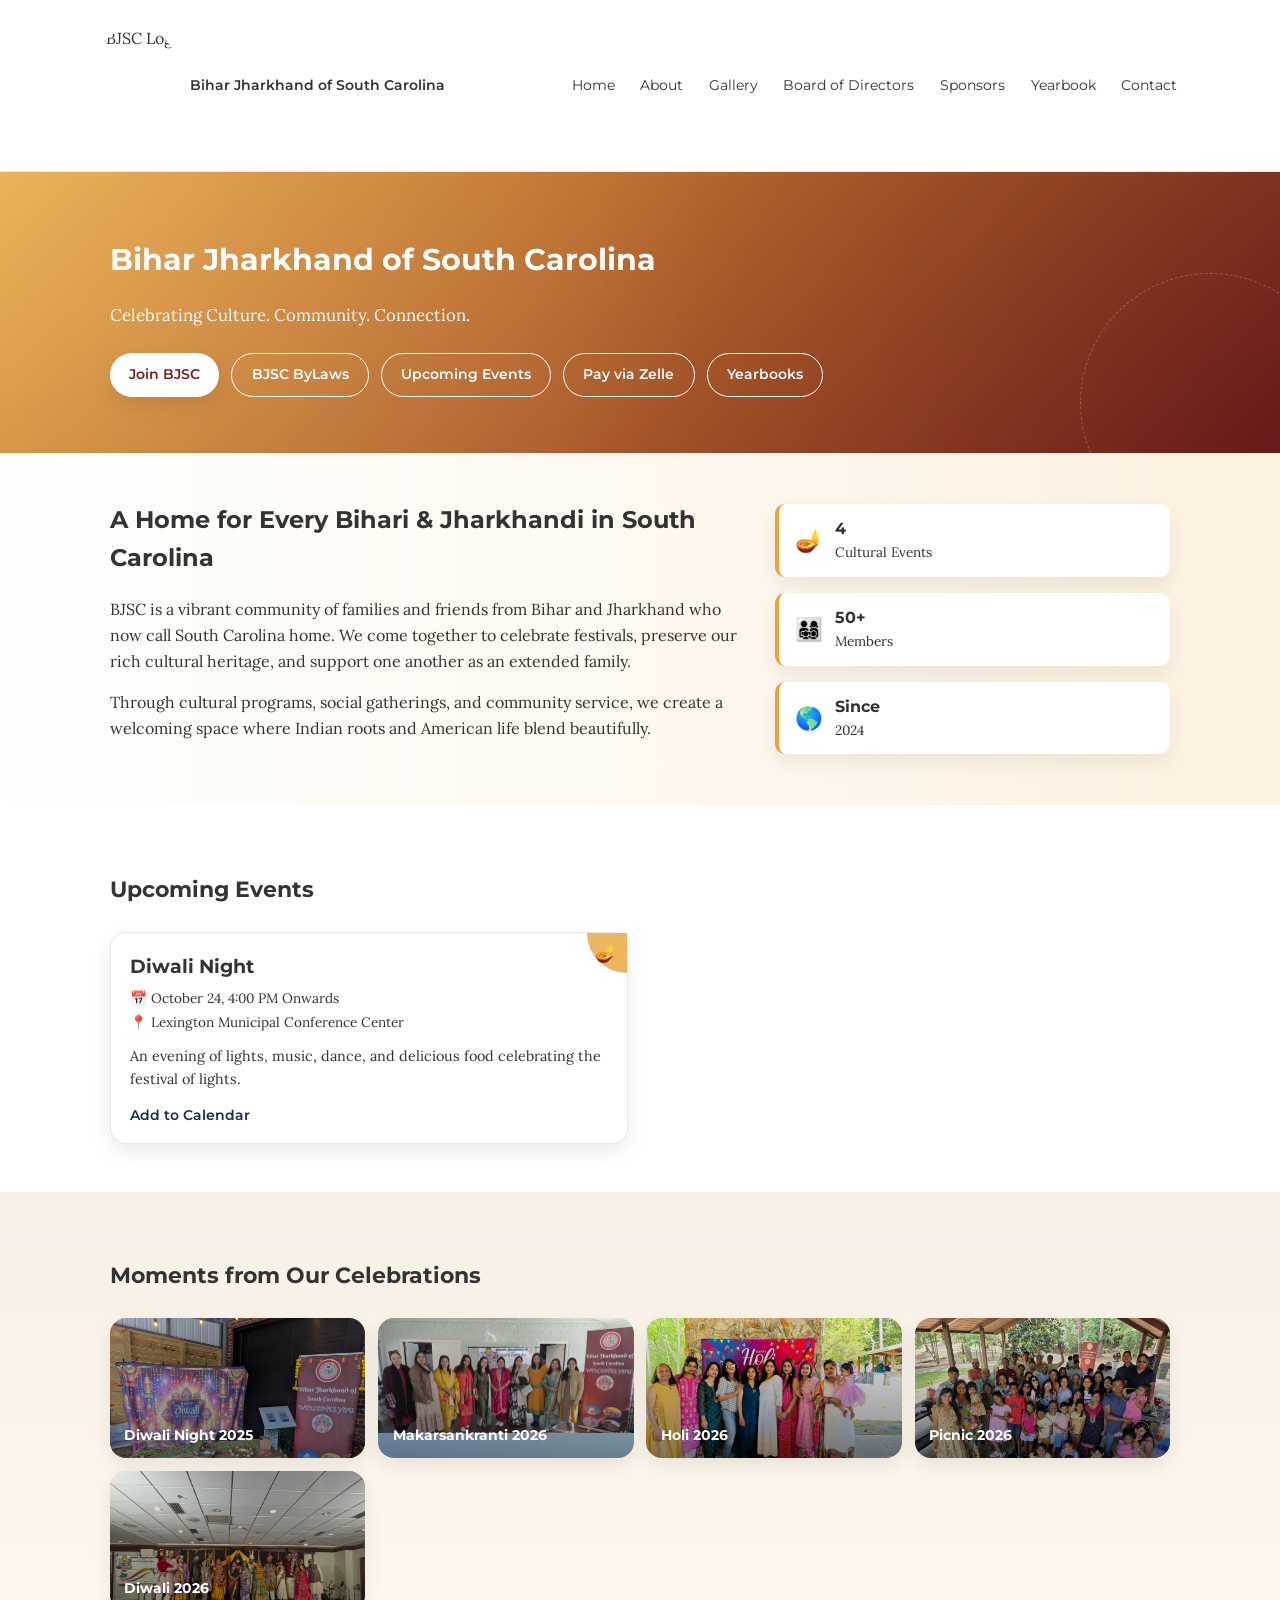
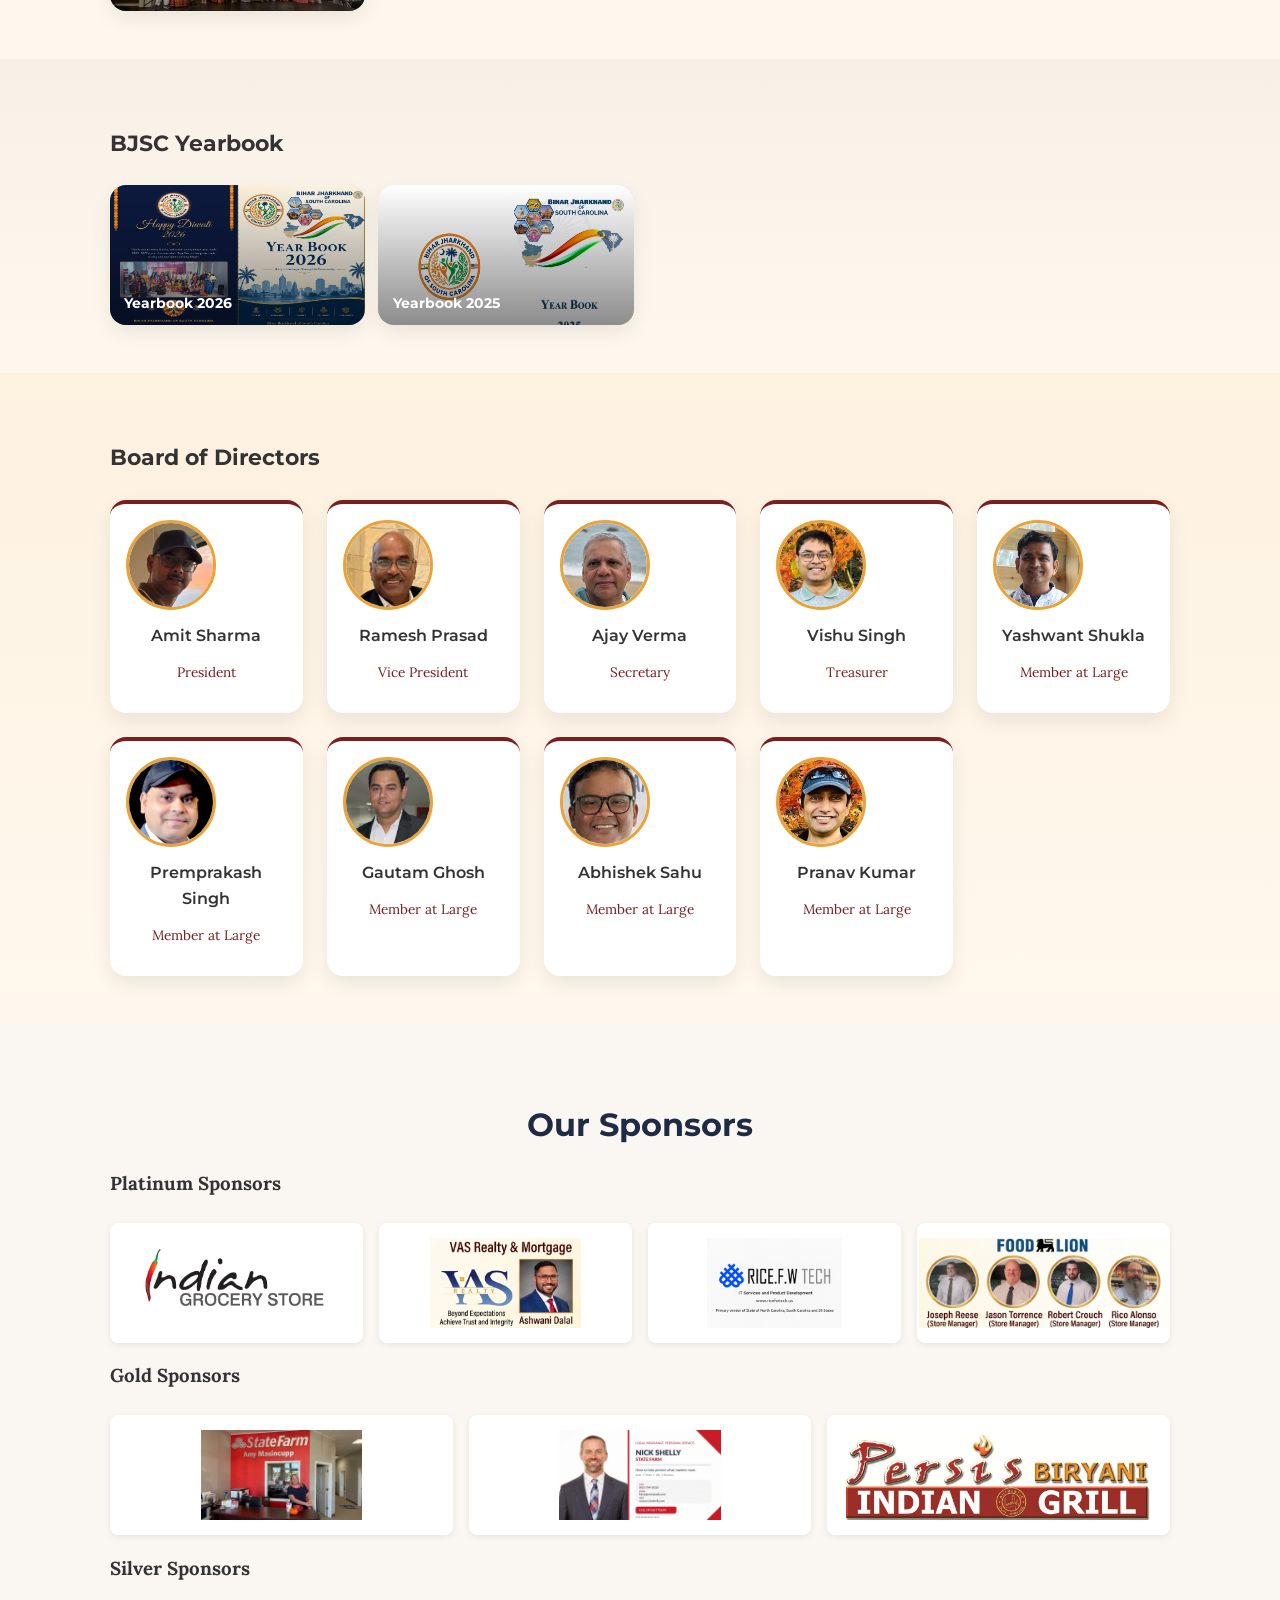
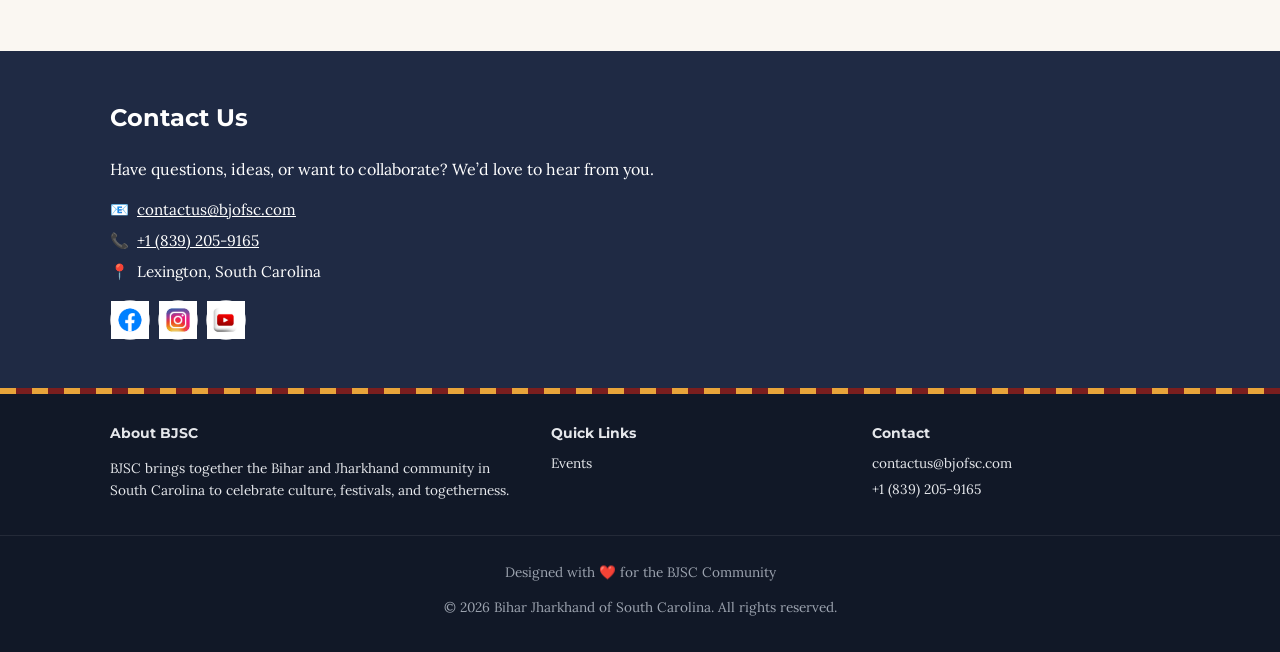
==== commit d7a98471: "Added Diwali 2026 photos Added Diwali 2026 photos" ====
--- a/index.html
+++ b/index.html
@@ -164,6 +164,11 @@
 			<img src="assets/images/Picnic2026.jpg" alt="Picnic2026">
 			<h3><span class="gallery-label">Picnic 2026</span></h3></a>
           </div>
+		  <div class="gallery-item gallery-item-3">
+            <a href="https://photos.app.goo.gl/5r8pYhFf7tkuSZ5r6" target="_blank">
+			<img src="assets/images/Diwali2026.jpg" alt="Diwali2026">
+			<h3><span class="gallery-label">Diwali 2026</span></h3></a>
+          </div>
         </div>
       </div>
     </section>
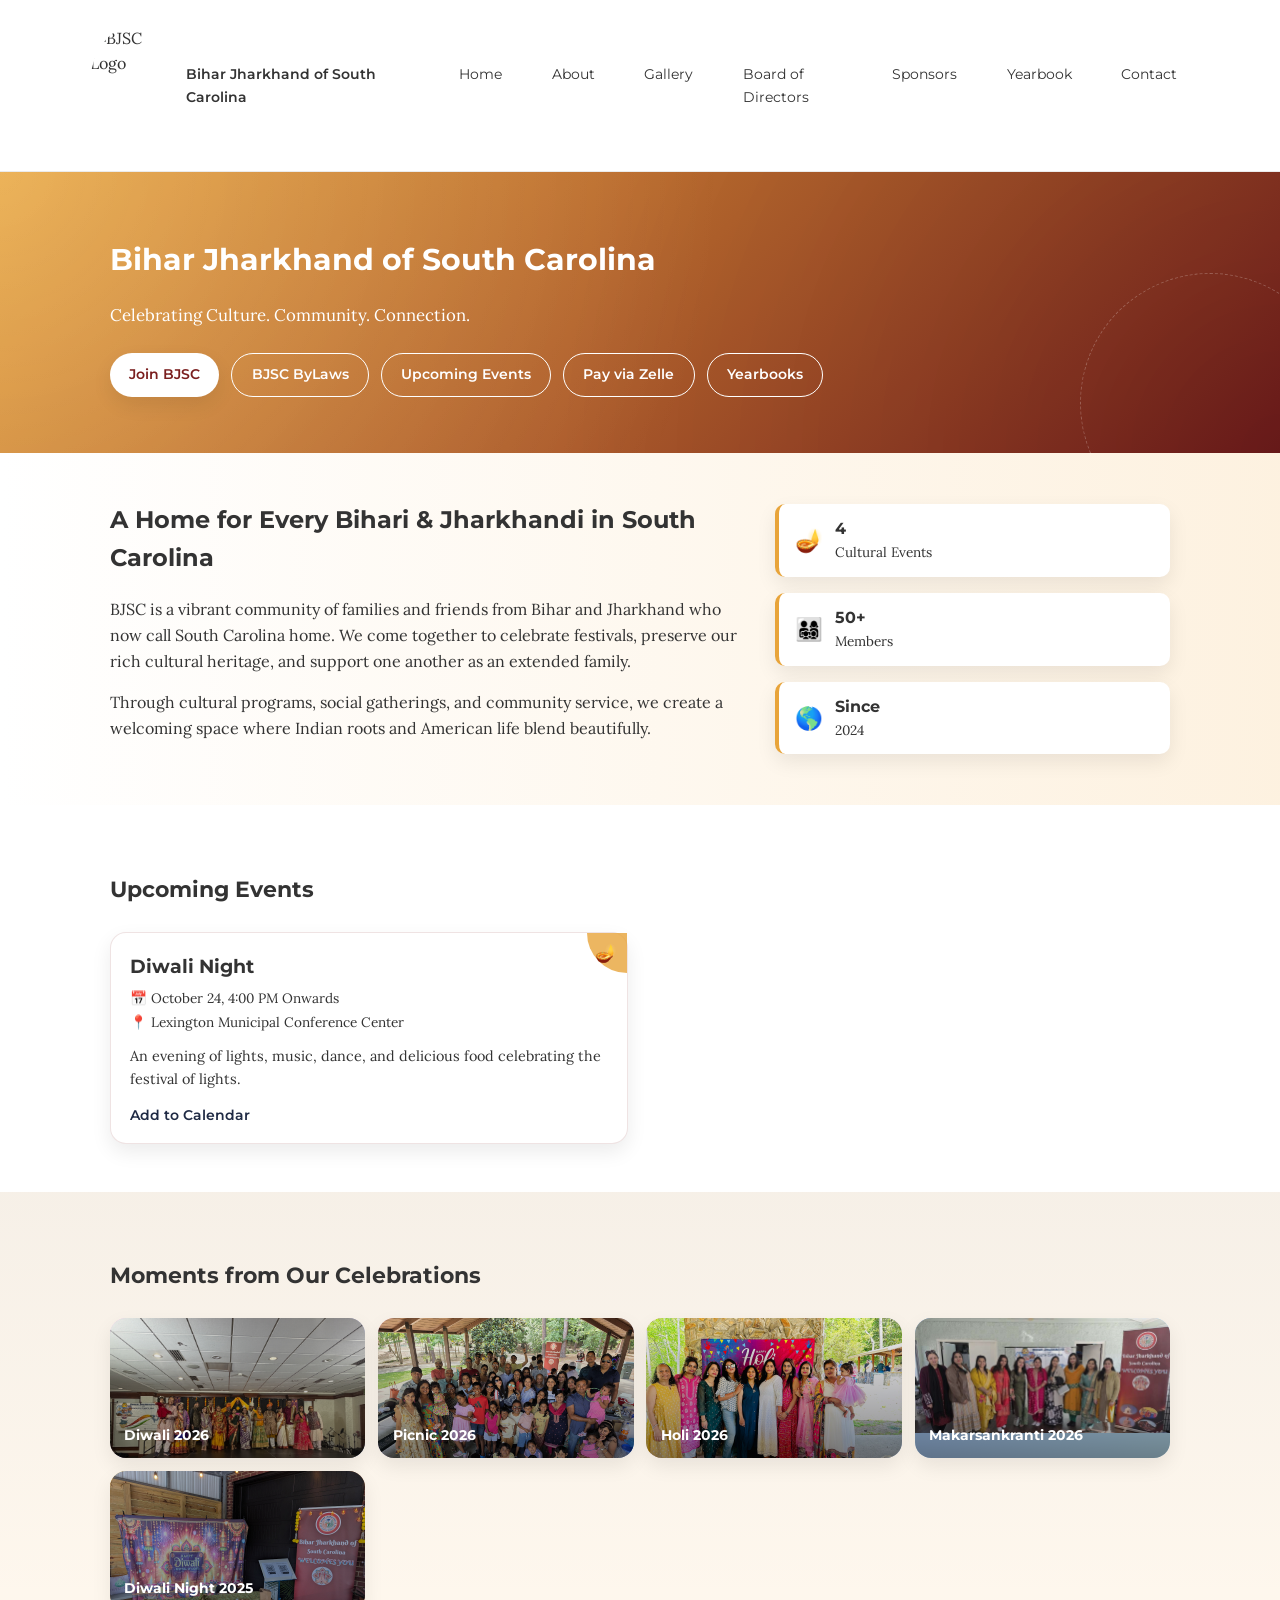
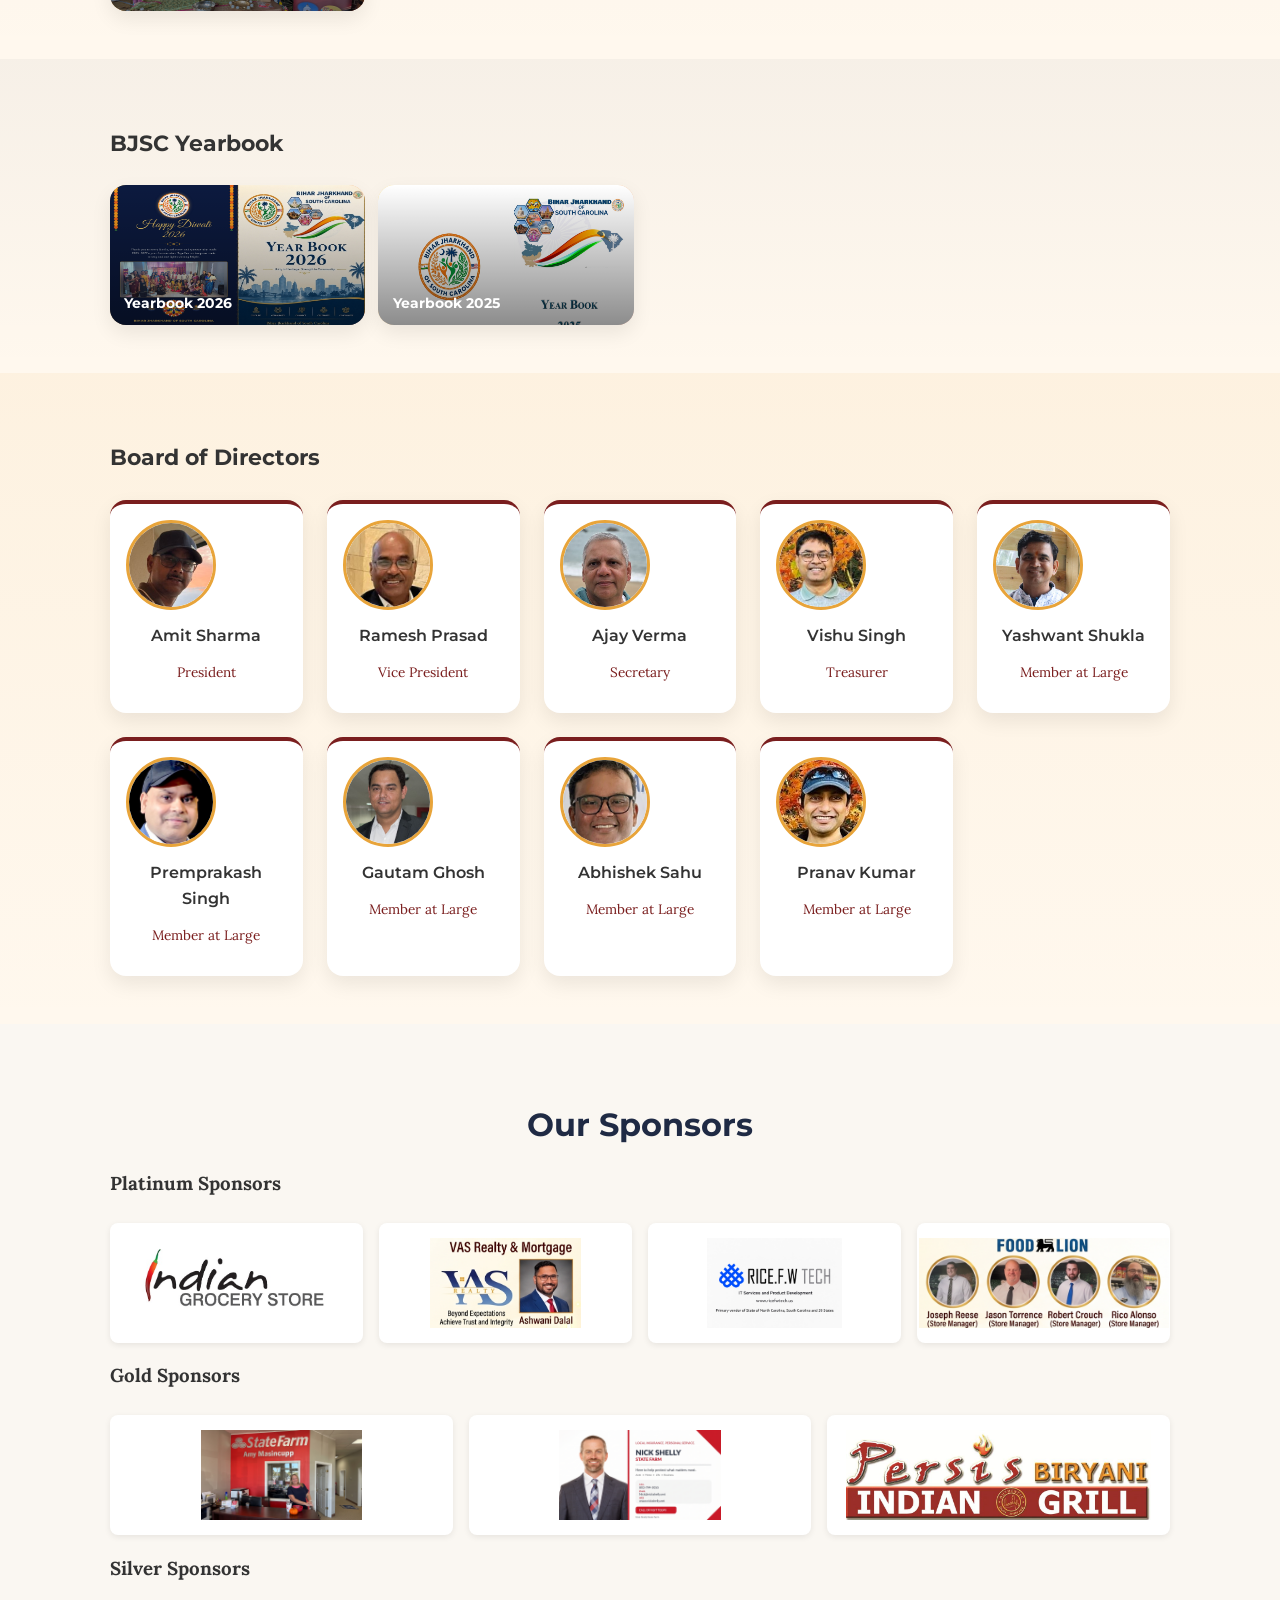
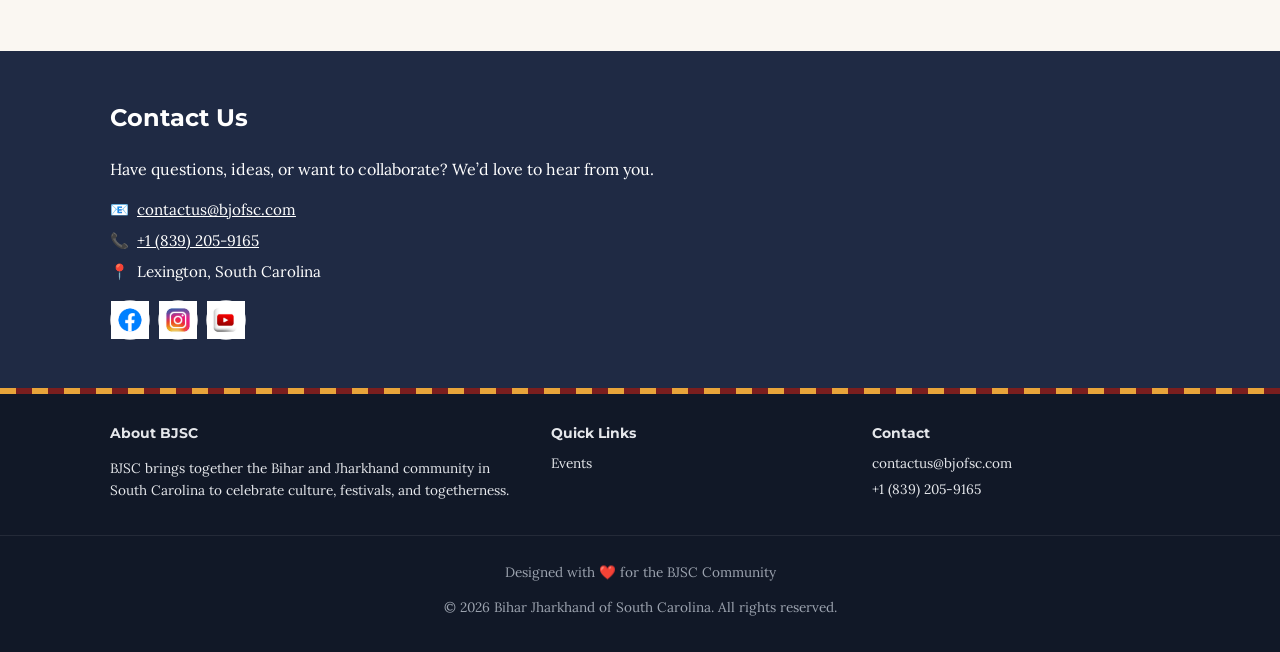
==== commit 4b15fc75: "Fixed left nav Fixed Navigation for mobile and put latest gallery first" ====
--- a/index.html
+++ b/index.html
@@ -144,31 +144,31 @@
       <div class="container">
         <h2 class="section-title">Moments from Our Celebrations</h2>
         <div class="gallery-grid">
+		 <div class="gallery-item gallery-item-3">
+            <a href="https://photos.app.goo.gl/5r8pYhFf7tkuSZ5r6" target="_blank">
+			<img src="assets/images/Diwali2026.jpg" alt="Diwali2026">
+			<h3><span class="gallery-label">Diwali 2026</span></h3></a>
+          </div>
+		  <div class="gallery-item gallery-item-3">
+            <a href="https://photos.app.goo.gl/3juSCuDyPjJU9hCi7" target="_blank">
+			<img src="assets/images/Picnic2026.jpg" alt="Picnic2026">
+			<h3><span class="gallery-label">Picnic 2026</span></h3></a>
+          </div>
+		  <div class="gallery-item gallery-item-3">
+            <a href="https://photos.app.goo.gl/dQ4SFJug5rbbu7fq9" target="_blank">
+			<img src="assets/images/Holi.jpg" alt="Holi2026">
+			<h3><span class="gallery-label">Holi 2026</span></h3></a>
+          </div>
+		  <div class="gallery-item gallery-item-2">
+            <a href="https://photos.app.goo.gl/V6F18N3WU1HFC1Nx9" target="_blank">
+			<img src="assets/images/Makar2026.jpeg" alt="Makar2026">
+			<h3><span class="gallery-label">Makarsankranti 2026</span></h3></a>
+          </div>
           <div class="gallery-item gallery-item-1">
             <a href="https://photos.app.goo.gl/gGAKmYZsdRKqpMtw5" target="_blank">
 			<img src="assets/images/Diwali.jpg" alt="Diwali2025">
 			<h3><span class="gallery-label">Diwali Night 2025</span></h3></a>
-          </div>
-          <div class="gallery-item gallery-item-2">
-            <a href="https://photos.app.goo.gl/V6F18N3WU1HFC1Nx9" target="_blank">
-			<img src="assets/images/Makar2026.jpeg" alt="Makar2026">
-			<h3><span class="gallery-label">Makarsankranti 2026</span></h3></a>
-          </div>
-          <div class="gallery-item gallery-item-3">
-            <a href="https://photos.app.goo.gl/dQ4SFJug5rbbu7fq9" target="_blank">
-			<img src="assets/images/Holi.jpg" alt="Holi2026">
-			<h3><span class="gallery-label">Holi 2026</span></h3></a>
-          </div>
-		  <div class="gallery-item gallery-item-3">
-            <a href="https://photos.app.goo.gl/3juSCuDyPjJU9hCi7" target="_blank">
-			<img src="assets/images/Picnic2026.jpg" alt="Picnic2026">
-			<h3><span class="gallery-label">Picnic 2026</span></h3></a>
-          </div>
-		  <div class="gallery-item gallery-item-3">
-            <a href="https://photos.app.goo.gl/5r8pYhFf7tkuSZ5r6" target="_blank">
-			<img src="assets/images/Diwali2026.jpg" alt="Diwali2026">
-			<h3><span class="gallery-label">Diwali 2026</span></h3></a>
-          </div>
+          </div>		  
         </div>
       </div>
     </section>
@@ -404,5 +404,16 @@
       document.getElementById('year').textContent = new Date().getFullYear();
     </script>
   </footer>
+  <script>
+	  document.addEventListener('DOMContentLoaded', () => {
+	  const navToggle = document.querySelector('.nav-toggle');
+	  const navLinks = document.querySelector('.nav-links');
+
+	  navToggle.addEventListener('click', () => {
+		navLinks.classList.toggle('active');
+	  });
+	});
+	</script>
+  
 </body>
 </html>
--- a/styles/style.css
+++ b/styles/style.css
@@ -1041,4 +1041,81 @@
 .publication-image {
     width: 300px;
     height: 150px;
+}
+
+.download-btn {
+    display: inline-block;
+    padding: 10px 20px;
+    background-color: #0078d4; /* Standard Microsoft Blue */
+    color: white;
+    text-decoration: none;
+    border-radius: 5px;
+    font-family: sans-serif;
+    font-weight: bold;
+    transition: background-color 0.2s ease;
+}
+
+.download-btn:hover {
+    background-color: #005a9e;
+}
+
+/* Base Navbar Styling */
+.nav {
+  display: flex;
+  justify-content: space-between;
+  align-items: center;
+  position: relative; /* Keeps mobile dropdown positioned correctly */
+}
+
+.nav-links {
+  display: flex;
+  list-style: none;
+  gap: 1.5rem;
+  margin: 0;
+  padding: 0;
+}
+
+.nav-links a {
+  text-decoration: none;
+  color: #333;
+}
+
+/* Hide the hamburger button on desktop */
+.nav-toggle {
+  display: none;
+  background: none;
+  border: none;
+  font-size: 1.8rem;
+  cursor: pointer;
+}
+
+/* Mobile Styling (Screens smaller than 768px) */
+@media (max-width: 768px) {
+  /* Show hamburger button */
+  .nav-toggle {
+    display: block;
+  }
+
+  /* Hide links by default, stack them vertically */
+  .nav-links {
+    display: none; 
+    flex-direction: column;
+    width: 100%;
+    position: absolute;
+    top: 100%; /* Dropdown opens directly below the nav */
+    left: 0;
+    background-color: #f8fafc;
+    padding: 1rem 0;
+    box-shadow: 0 4px 6px rgba(0,0,0,0.1);
+  }
+
+  .nav-links li {
+    text-align: center;
+    padding: 0.5rem 0;
+  }
+
+  /* Class toggled by JavaScript to show the menu */
+  .nav-links.active {
+    display: flex; 
+  }
 }
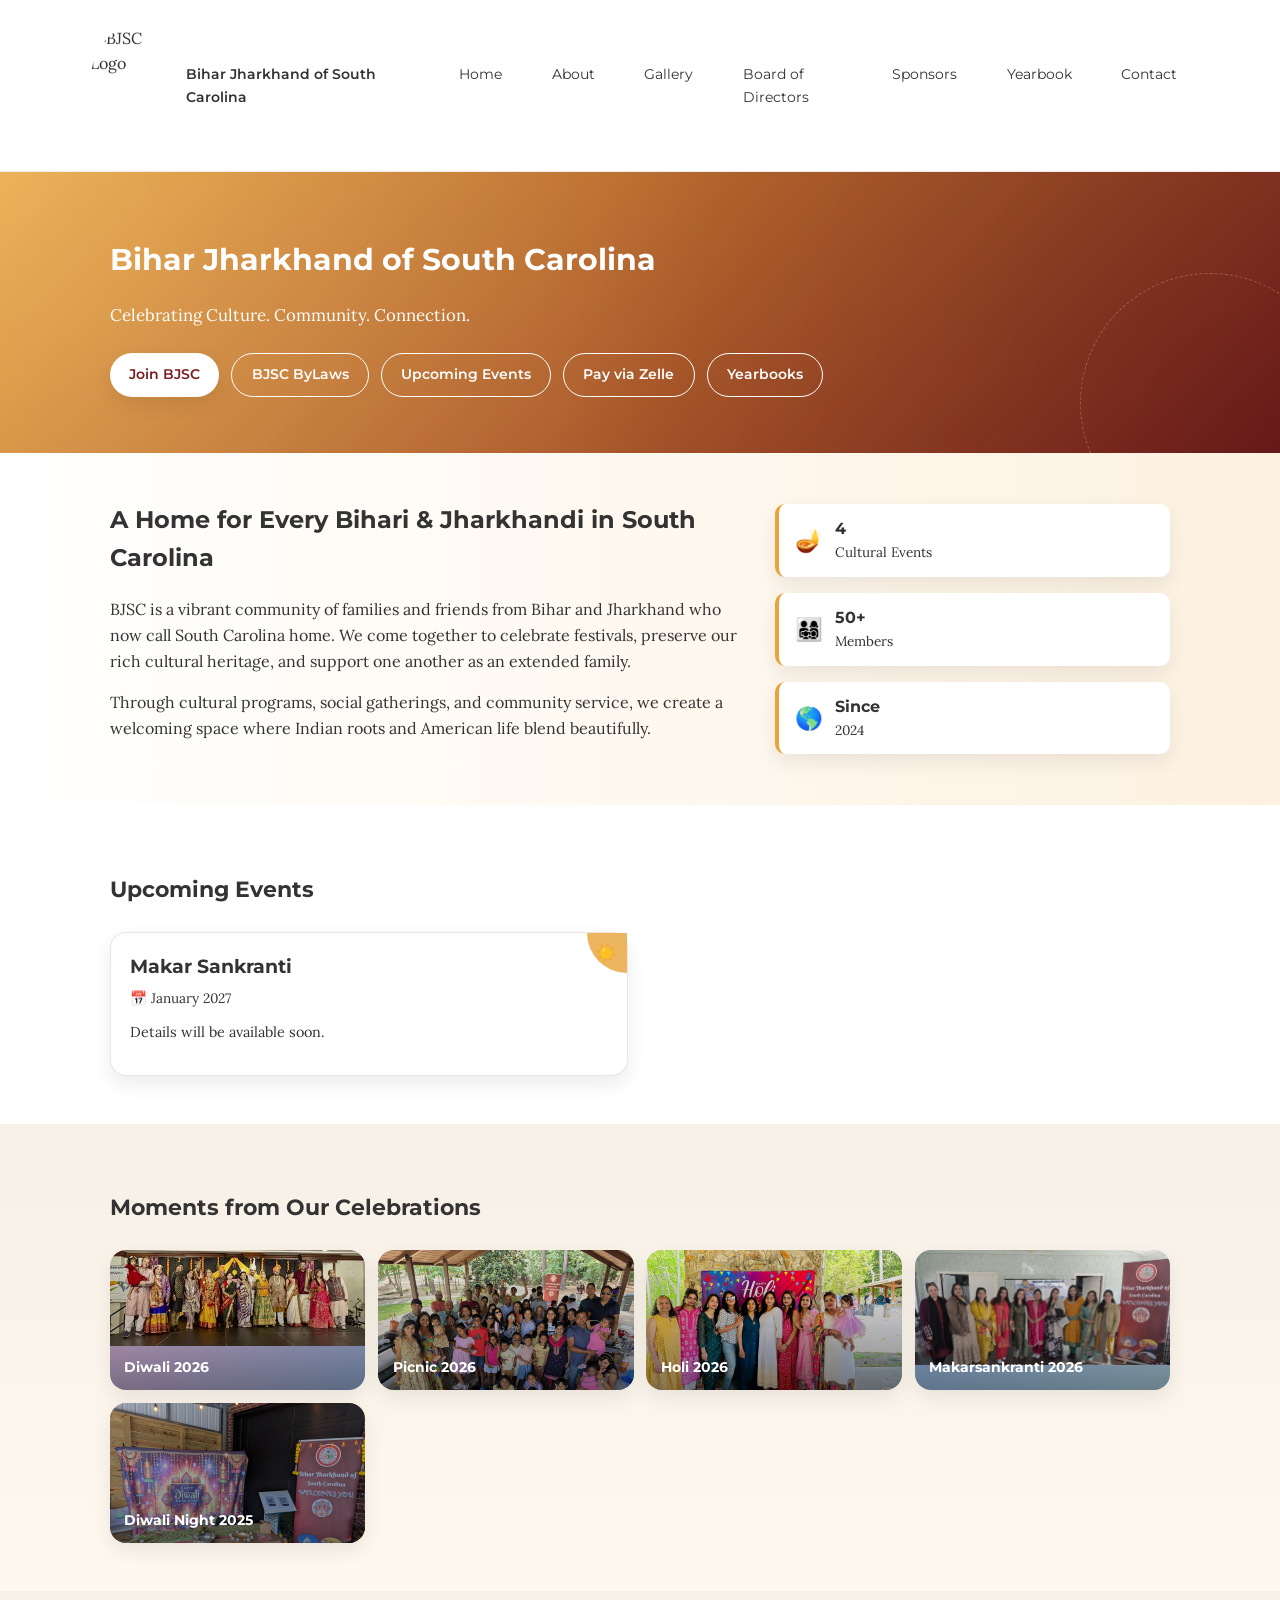
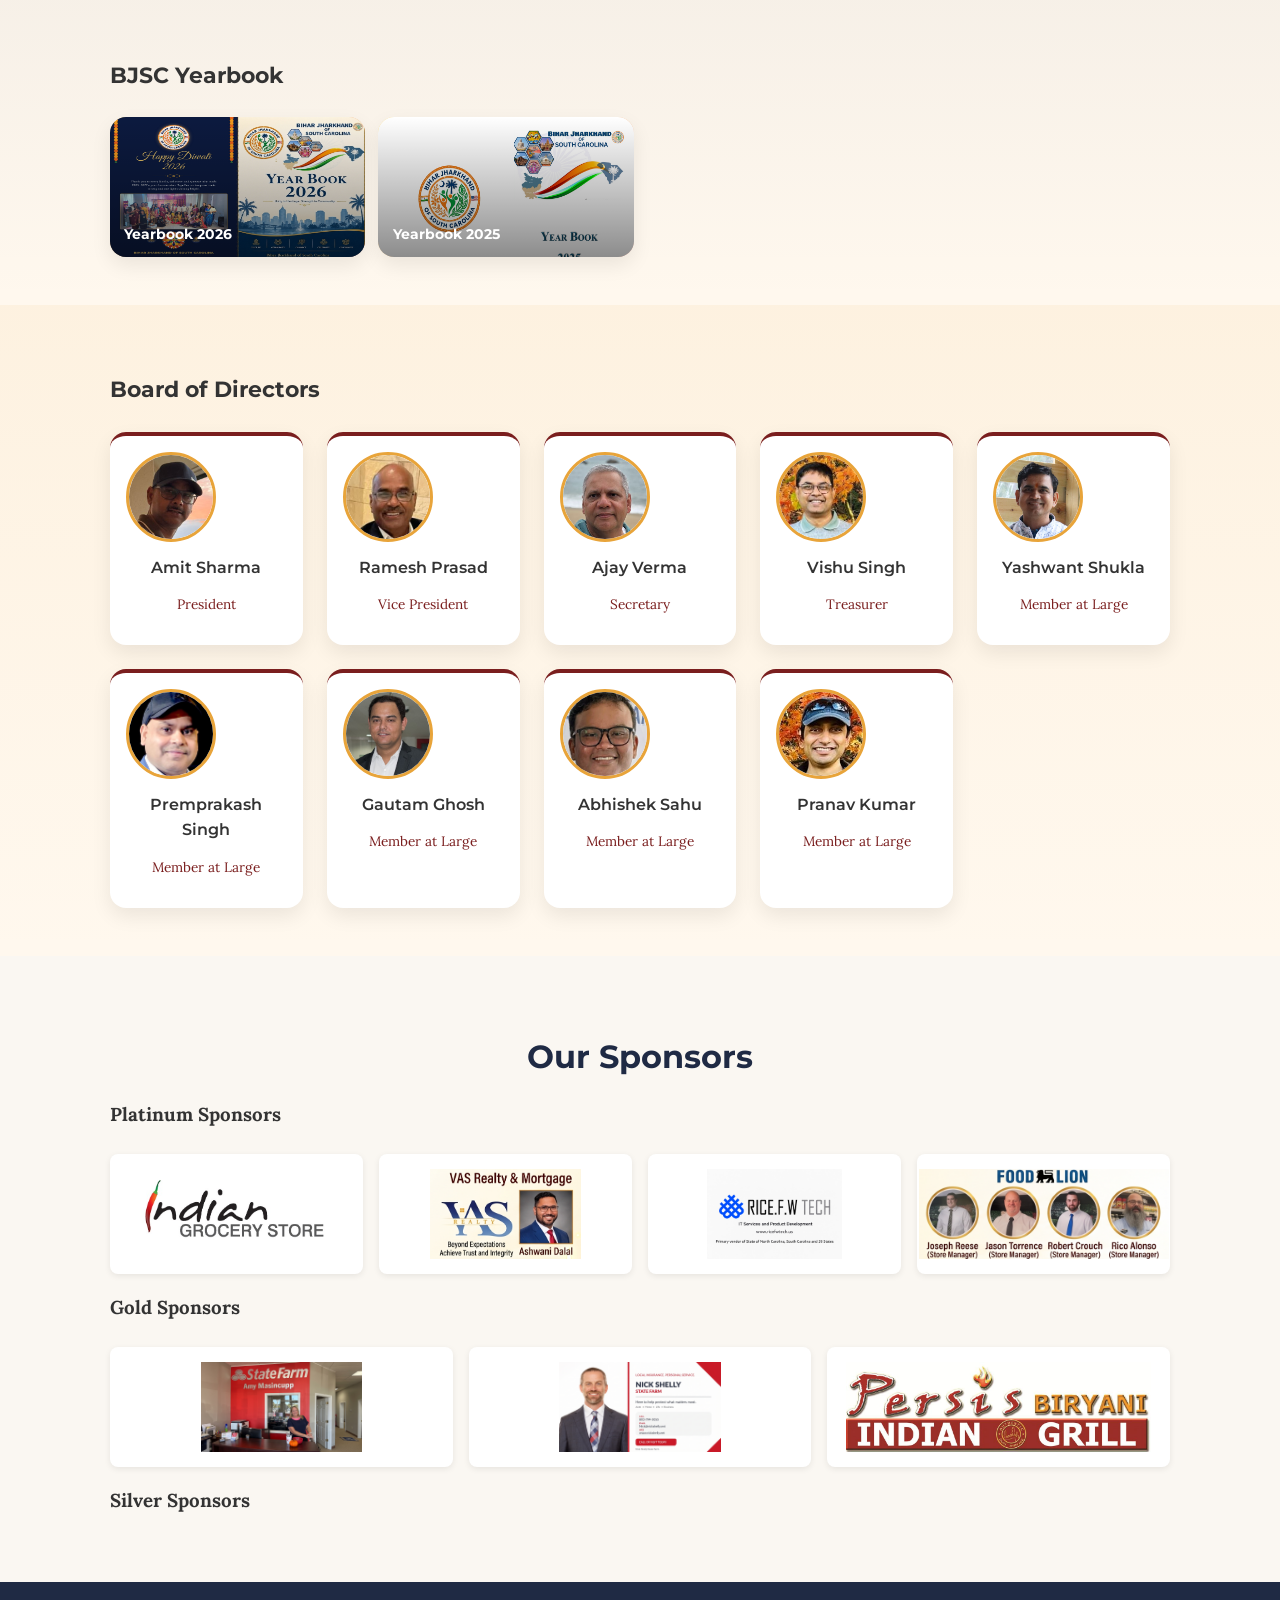
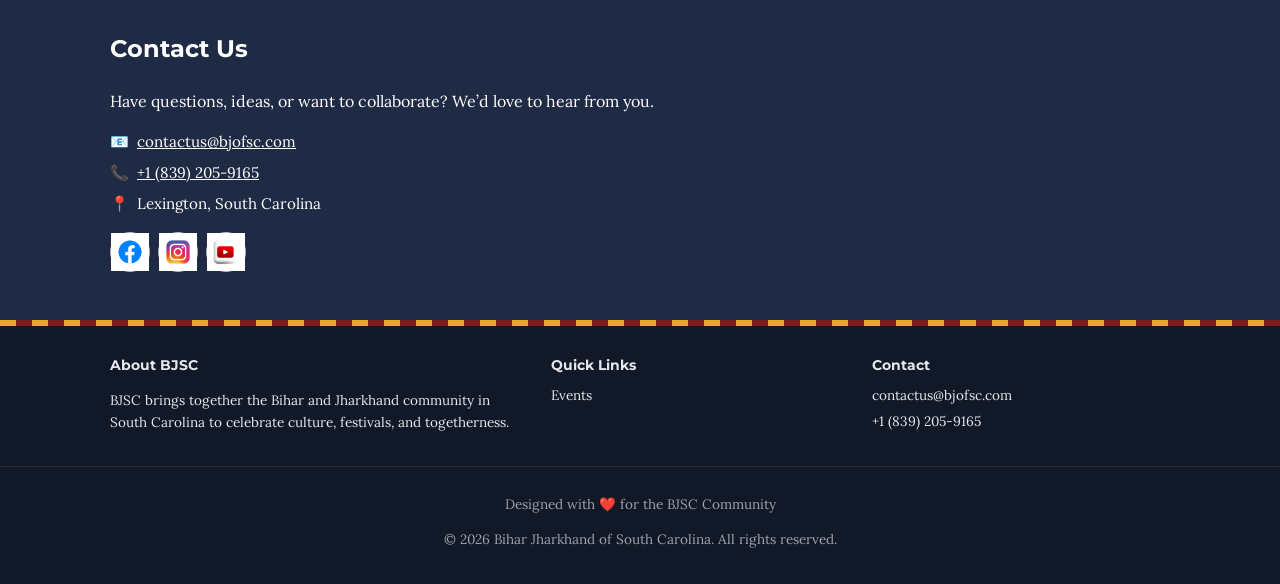
==== commit bfbcde4a: "Added event cards Added all four event cards ,and according to the event, it will be uncommented." ====
--- a/index.html
+++ b/index.html
@@ -104,24 +104,54 @@
       <div class="container">
         <h2 class="section-title">Upcoming Events</h2>
         <div class="event-list">
-          <!-- Event Card 1 -->
-          <!--<article class="event-card">
+          <!-- Makarsankranti -->
+          <article class="event-card">
             <div class="event-corner"></div>
             <div class="event-icon">☀️</div>
-            <h3>Picnic 2026</h3>
-            <p class="event-meta">📅 June 20 • 12:00 PM</p>
-            <p class="event-meta"><a href="https://maps.app.goo.gl/7ESgHcCoATGV9ZEaA" target="_blank">📍 Picnic Shelter 5&6, Dreher Island State Park,3677 State Park Rd, Prosperity, SC 29127</a></p>
+            <h3>Makar Sankranti</h3>
+            <p class="event-meta">📅 January 2027</p>
+            <!--<p class="event-meta"><a href="https://maps.app.goo.gl/7ESgHcCoATGV9ZEaA" target="_blank">📍 Picnic Shelter 5&6, Dreher Island State Park,3677 State Park Rd, Prosperity, SC 29127</a></p>-->
             <p class="event-desc">
               Details will be available soon.
             </p>
-            <div class="event-actions">
+            <!--<div class="event-actions">
               <a href="./pages/BJSCByLaws.html" target="_blank" class="btn btn-outline">View Details</a>
               <a href="https://calendar.app.google/Na4JMnwgTMqcYW2n8" class="btn btn-link" target="_blank">Add to Calendar</a>
-            </div>
-          </article>-->
-
-          <!-- Event Card 2 (example) -->
-          <article class="event-card">
+            </div>-->
+          </article>
+		  <!-- Holi -->
+		  <!--<article class="event-card">
+			  <div class="event-corner"></div>
+			  <div class="event-icon">🎨</div>
+			  <h3>Holi</h3>
+			  <p class="event-meta">📅 March 2027</p>
+			  <!--<p class="event-meta"><a href="#" target="_blank">📍 Location TBD</a></p>
+			  <p class="event-desc">
+				Details will be available soon.
+			  </p>
+			  <div class="event-actions">
+				<a href="#" target="_blank" class="btn btn-outline">View Details</a>
+				<a href="#" class="btn btn-link" target="_blank">Add to Calendar</a>
+			  </div>
+		  </article>-->
+
+		  <!-- Picnic -->
+		  <!--<article class="event-card">
+			  <div class="event-corner"></div>
+			  <div class="event-icon">🧺</div>
+			  <h3>Annual Picnic</h3>
+			  <p class="event-meta">📅 Summer 2027</p>
+			  <p class="event-meta"><a href="https://maps.app.goo.gl/7ESgHcCoATGV9ZEaA" target="_blank">📍 Picnic Shelter 5&6, Dreher Island State Park,3677 State Park Rd, Prosperity, SC 29127</a></p>
+			  <p class="event-desc">
+				Details will be available soon.
+			  </p>
+			  <div class="event-actions">
+				<a href="#" target="_blank" class="btn btn-outline">View Details</a>
+				<a href="#" class="btn btn-link" target="_blank">Add to Calendar</a>
+			  </div>
+		  </article>-->
+          <!-- Diwali -->
+          <!--<article class="event-card">
             <div class="event-corner"></div>
             <div class="event-icon">🪔</div>
             <h3>Diwali Night</h3>
@@ -131,10 +161,9 @@
               An evening of lights, music, dance, and delicious food celebrating the festival of lights.
             </p>
             <div class="event-actions">
-              <!--<a href="./pages/diwali2026.html" class="btn btn-outline">View Details</a>-->
               <a href="https://calendar.app.google/3Fkq1YqY8whcJ6WA6" class="btn btn-link" target="_blank">Add to Calendar</a>
             </div>
-          </article>
+          </article>-->
         </div>
       </div>
     </section>
